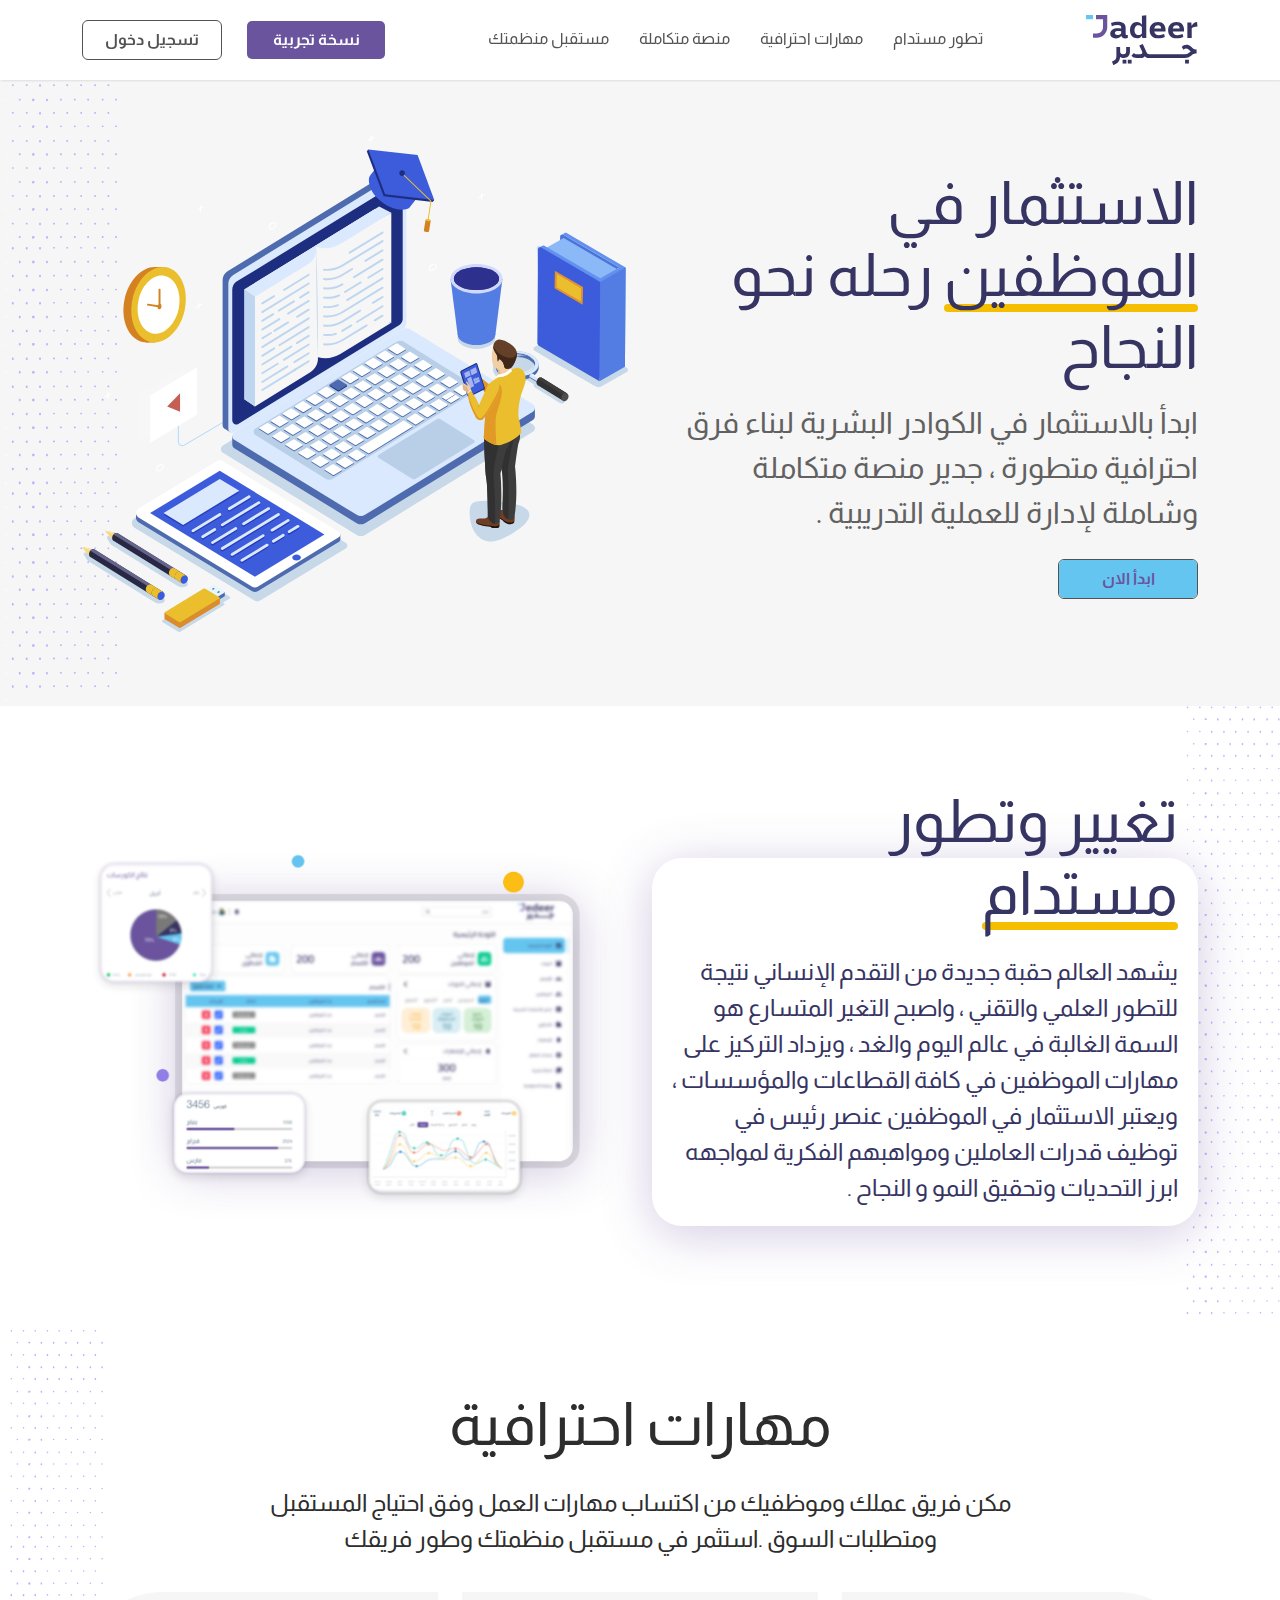
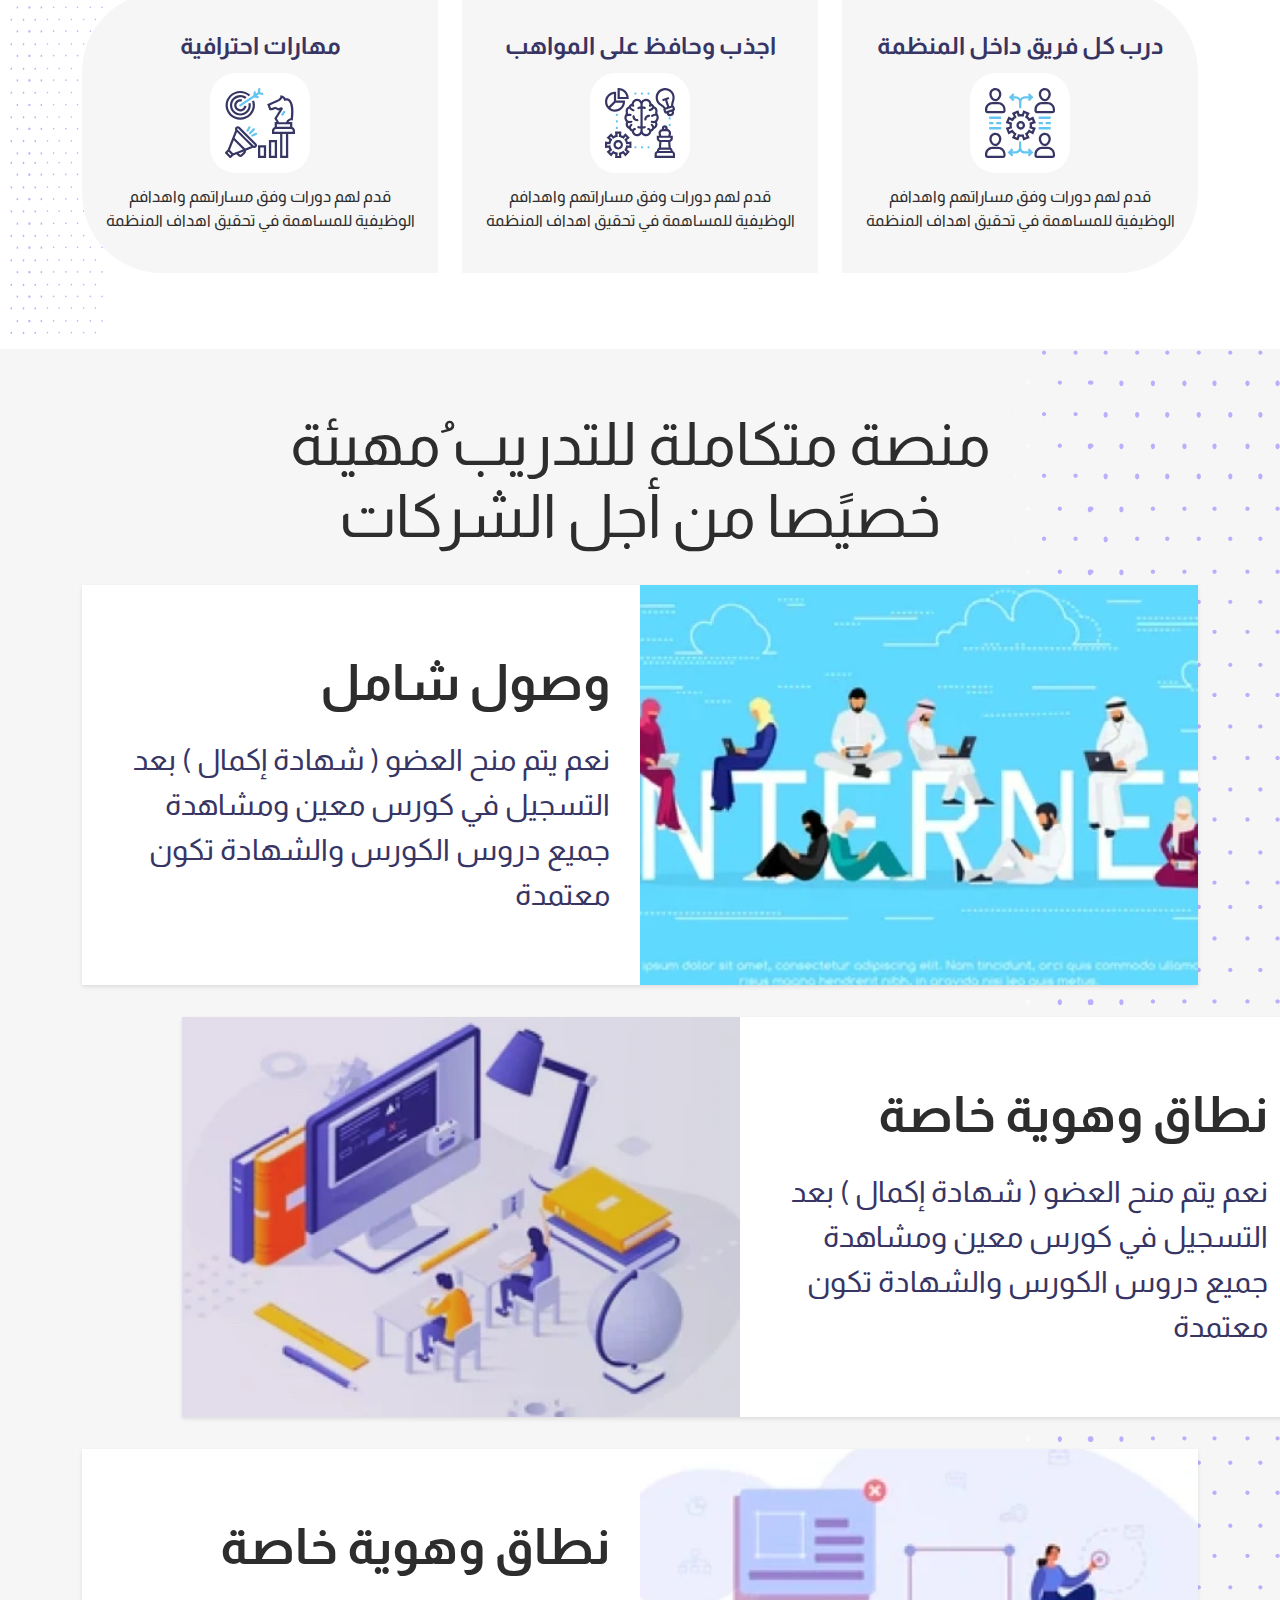
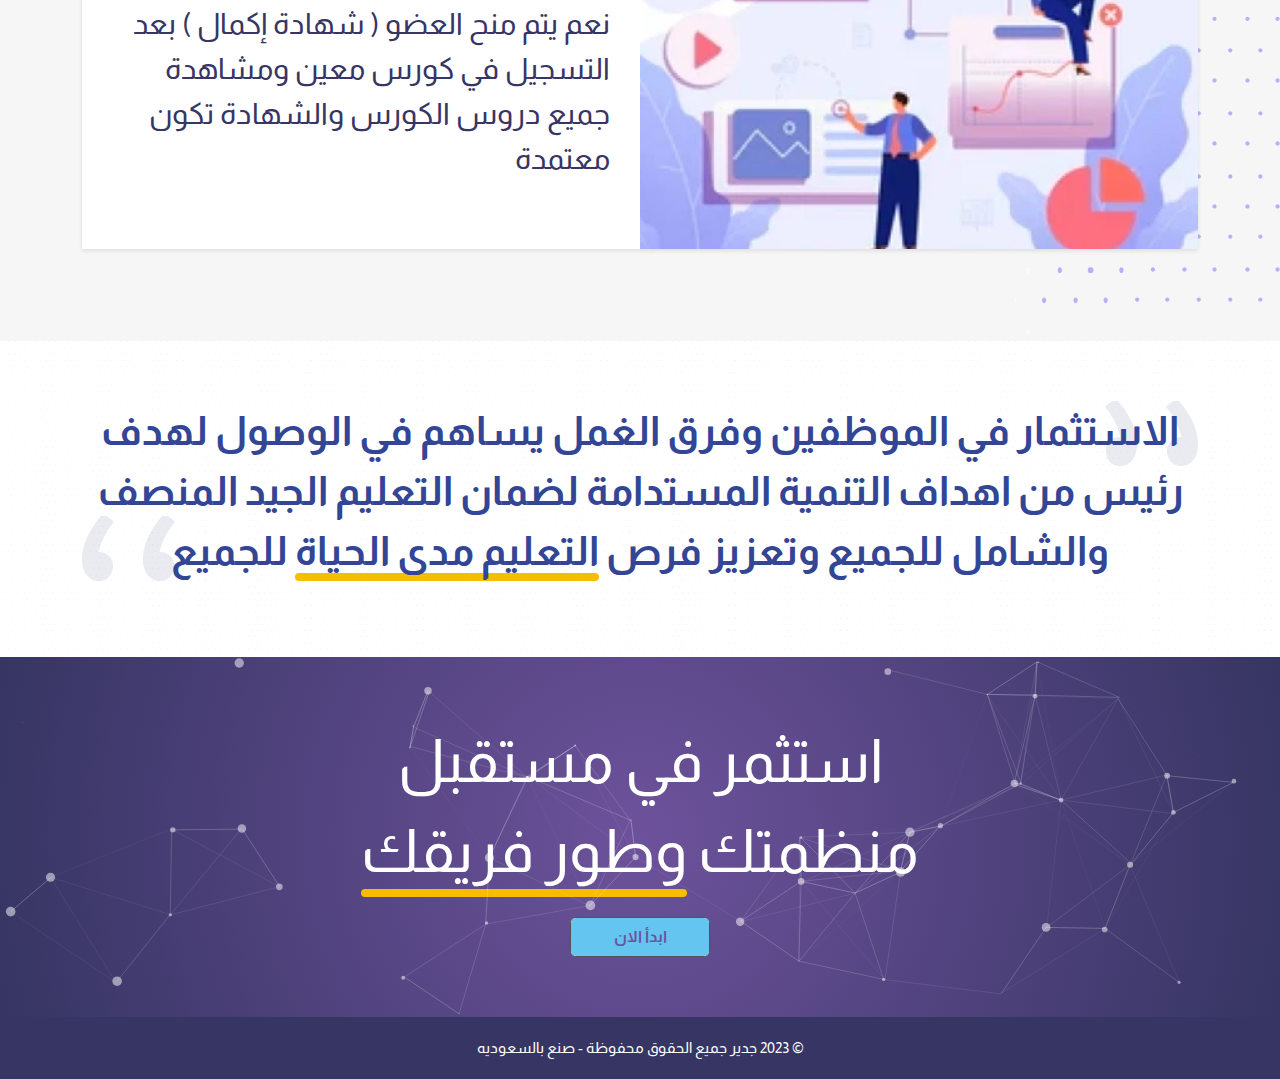
==== index.html @ 9d7ac3ef "add index page" ====
<!DOCTYPE html>
<html dir="rtl">
  <head>
    <meta charset="utf-8" />
    <meta name="description" content="...." />
    <meta name="author" content="misara adel" />
    <meta name="viewport" content="width=device-width, initial-scale=1, shrink-to-fit=no" />
    <title>
      جدير
    </title>
    <link rel="shortcut icon" href="assets/images/logo.svg" type="image/x-icon"/>
    <link rel="stylesheet" href="assets/css/lib/animate.css" />
    <link rel="stylesheet" href="assets/css/lib/bootstrap-rtl.min.css" />
    <link rel="stylesheet" href="assets/css/lib/swiper-bundle.min.css" />
    <link rel="stylesheet" href="assets/css/lib/jquery-ui.min.css" />
    <link rel="stylesheet" href="assets/css/lib/jquery.ui.slider-rtl.css" />
    <link rel="stylesheet" href="assets/css/lib/price_range_style.css" />
    <link rel="stylesheet" href="assets/css/style.css" />
  </head>
  <body>
    <nav class="navbar">
      <div class="container">
        <div class="content">
          <div class="hamburger">
            <span class="line"></span>
            <span class="line"></span>
            <span class="line"></span>
          </div>
          
          <a href="#" class="brand-name">
            <img src="assets/images/logo.svg" loading="lazy" alt="">
          </a>

          <ul class="navbar-nav">
            <li class="nav-item">
              <a href="#" class="nav-link">
                تطور مستدام
              </a>
            </li>

            <li class="nav-item">
              <a href="#" class="nav-link">
                مهارات احترافية
              </a>
            </li>

            <li class="nav-item">
              <a href="#" class="nav-link">
                منصة متكاملة
              </a>
            </li>

            <li class="nav-item">
              <a href="#" class="nav-link">
                مستقبل منظمتك
              </a>
            </li>
          </ul>

          <div class="button-contain">
            <a href="#" class="custom-btn bk-btn">
              <span>
                نسخة تجربية
              </span>
            </a>

            <a href="#" class="custom-btn border-btn">
              <span>
                تسجيل دخول
              </span>
            </a>
          </div>
        </div>
      </div>
    </nav>

    <main>
      <header>
        <div class="container">
          <div class="row">
            <div class="col-lg-6 col-12 mb-4">
              <div class="contain">
                <h1>
                  الاستثمار في 
                  <span>
                    الموظفين
                  </span>
                  رحله نحو النجاح
                </h1>

                <p>
                  ابدأ بالاستثمار في الكوادر البشرية لبناء فرق احترافية متطورة ، جدير منصة متكاملة وشاملة لإدارة للعملية التدريبية .
                </p>

                <div class="button-contain">
                  <a href="#" class="custom-btn blue-btn">
                    <span>
                      ابدأ الان
                    </span>
                  </a>
                </div>
              </div>
            </div>

            <div class="col-lg-6 col-12 mb-4">
              <div class="image-content">
                <img src="assets/images/header/intro.svg" loading="lazy" alt="" />
              </div>
            </div>
          </div>
        </div>
      </header>

      <section class="about-us">
        <div class="container">
          <div class="row">
            <div class="col-lg-6 col-12 mb-4">
              <div class="contain">
                <h1>
                  تغيير وتطور 

                  <span>
                    مستدام
                  </span>
                </h1>

                <p>
                  يشهد العالم حقبة جديدة من التقدم الإنساني نتيجة للتطور العلمي والتقني ، واصبح التغير المتسارع هو السمة الغالبة في عالم اليوم والغد ، ويزداد التركيز على مهارات الموظفين في كافة القطاعات والمؤسسات ، ويعتبر الاستثمار في الموظفين عنصر رئيس في توظيف قدرات العاملين ومواهبهم الفكرية لمواجهه ابرز التحديات وتحقيق النمو و النجاح .
                </p>
              </div>
            </div>

            <div class="col-lg-6 col-12 mb-4">
              <div class="image-content">
                <img src="assets/images/about/about.webp" loading="lazy" alt="">
              </div>
            </div>
          </div>
        </div>
      </section>

      <section class="features">
        <div class="container">
          <div class="heading">
            <h1>
              مهارات احترافية
            </h1>

            <p>
              مكن فريق عملك وموظفيك من اكتساب مهارات العمل وفق احتياج المستقبل ومتطلبات السوق .استثمر في مستقبل منظمتك وطور فريقك
            </p>
          </div>

          <div class="row">
            <div class="box-contain col-lg-4 col-12 mb-3">
              <div class="box">
                <h2>
                  درب كل فريق داخل المنظمة
                </h2>

                <div class="image-content">
                  <img src="assets/images/feature/feature_1.svg" loading="lazy" alt="" />
                </div>

                <p>
                  قدم لهم دورات وفق مساراتهم واهدافم الوظيفية للمساهمة في تحقيق اهداف المنظمة
                </p>
              </div>
            </div>

            <div class="box-contain col-lg-4 col-12 mb-3">
              <div class="box">
                <h2>
                  اجذب وحافظ على المواهب
                </h2>

                <div class="image-content">
                  <img src="assets/images/feature/feature_2.svg" loading="lazy" alt="" />
                </div>

                <p>
                  قدم لهم دورات وفق مساراتهم واهدافم الوظيفية للمساهمة في تحقيق اهداف المنظمة
                </p>
              </div>
            </div>

            <div class="box-contain col-lg-4 col-12 mb-3">
              <div class="box">
                <h2>
                  مهارات احترافية
                </h2>

                <div class="image-content">
                  <img src="assets/images/feature/feature_3.svg" loading="lazy" alt="" />
                </div>

                <p>
                  قدم لهم دورات وفق مساراتهم واهدافم الوظيفية للمساهمة في تحقيق اهداف المنظمة
                </p>
              </div>
            </div>
          </div>
        </div>
      </section>

      <section class="platform">
        <div class="container">
          <div class="heading">
            <h1>
              منصة متكاملة للتدريب ُمهيئة خصيًصا من أجل الشركات
            </h1>
          </div>

          <div class="row">
            <div class="col-lg-12 col-12 mx-auto custom-box">
              <div class="box">
                <div class="image-content">
                  <img src="assets/images/platform/platform_1.webp" loading="lazy" alt="" />
                </div>

                <div class="contain">
                  <h2>
                    وصول شامل
                  </h2>

                  <p>
                    نعم يتم منح العضو ( شهادة إكمال ) بعد التسجيل في كورس معين ومشاهدة جميع دروس الكورس والشهادة تكون معتمدة
                  </p>
                </div>
              </div>
            </div>

            <div class="col-lg-12 col-12 mx-auto custom-box">
              <div class="box">
                <div class="image-content">
                  <img src="assets/images/platform/platform_2.webp" loading="lazy" alt="" />
                </div>

                <div class="contain">
                  <h2>
                    نطاق وهوية خاصة
                  </h2>

                  <p>
                    نعم يتم منح العضو ( شهادة إكمال ) بعد التسجيل في كورس معين ومشاهدة جميع دروس الكورس والشهادة تكون معتمدة
                  </p>
                </div>
              </div>
            </div>

            <div class="col-lg-12 col-12 mx-auto custom-box">
              <div class="box">
                <div class="image-content">
                  <img src="assets/images/platform/platform_3.webp" loading="lazy" alt="" />
                </div>

                <div class="contain">
                  <h2>
                    نطاق وهوية خاصة
                  </h2>

                  <p>
                    نعم يتم منح العضو ( شهادة إكمال ) بعد التسجيل في كورس معين ومشاهدة جميع دروس الكورس والشهادة تكون معتمدة
                  </p>
                </div>
              </div>
            </div>
          </div>
        </div>
      </section>

      <section class="message">
        <div class="container">
          <div class="contain">
            <p>
              الاستثمار في الموظفين وفرق الغمل يساهم في الوصول لهدف رئيس من اهداف التنمية المستدامة لضمان التعليم الجيد المنصف والشامل للجميع وتعزيز فرص 
              <span>
                التعليم مدى الحياة
              </span>
              للجميع
            </p>
          </div>
        </div>
      </section>
    </main>
    
    <footer>
      <div class="container">
        <div class="contain">
          <p>
            استثمر في مستقبل منظمتك 

            <span>
              وطور فريقك
            </span>
          </p>

          <div class="button-contain">
            <a href="#" class="custom-btn blue-btn">
              <span>
                ابدأ الان
              </span>
            </a>
          </div>
        </div>
      </div>

      <div id="particles-js"></div>
    </footer>

    <div class="copyright">
      <p>
        © 2023 جدير جميع الحقوق محفوظة - صنع بالسعوديه
      </p>
    </div>

    <script src="assets/js/lib/jquery4.js"></script>
    <script src="assets/js/lib/popper.js"></script>
    <script src="assets/js/lib/bootstrap.js"></script>
    <script src="assets/js/lib/particles.min.js"></script>
    <script src="assets/js/lib/paticales-app.js"></script>
    <script src="assets/js/main.js"></script>
  </body>
</html>
---- assets/css/lib/price_range_style.css ----
.price-range-block {
    margin:60px;
}

.sliderText{
    width:40%;
    margin-bottom:30px;
    border-bottom: 2px solid red;
    padding: 10px 0 10px 0px;
    font-weight:bold;
}
.ui-slider-horizontal {
    width: 90%;
    height: 4px !important;
    margin: 0px auto 11px !important;
}
.ui-widget-header {
    background: #E0D4BE;
}

.price-range-search {
    width:40.5%; 
    background-color: #f9f9f9; 
    min-width: 40%;
    display: inline-block;
    height: 32px;
    border-radius: 5px;
    float: left;
    margin-bottom:20px;
    font-size:16px;
}

.price-range-field{
    width:24%; 
    min-width: 16%;
    background-color:#f9f9f9; 
    border: 1px solid #6e6666; 
    color: black; 
    font-family: myFont; 
    font: normal 14px Arial, Helvetica, sans-serif; 
    border-radius: 5px; 
    height:26px; 
    padding:5px;
}
.search-results-block{
    position: relative;
    display: block;
    clear: both;
}
---- assets/css/style.css ----
@font-face {
  font-family: "Almarai";
  src: url("../fonts/almarai/Almarai-Bold.ttf");
  font-weight: 700;
}
@font-face {
  font-family: "Almarai";
  src: url("../fonts/almarai/Almarai-Regular.ttf");
  font-weight: 500;
}
@font-face {
  font-family: "Almarai";
  src: url("../fonts/almarai/Almarai-Bold.ttf");
  font-weight: 900;
}
* {
  margin: 0px;
  box-sizing: border-box;
  font-family: "Almarai", sans-serif;
  scroll-behavior: smooth;
}
*::-moz-selection {
  background-color: #F2CA2F;
  color: #fff;
}
*::selection {
  background-color: #F2CA2F;
  color: #fff;
}
*::-webkit-scrollbar {
  width: 8px;
}
*::-webkit-scrollbar-track {
  background-color: #ccc;
}
*::-webkit-scrollbar-thumb {
  background: #E0D4BE;
  border-radius: 8px;
}
*::-webkit-scrollbar-thumb:hover {
  background: #E0D4BE;
}

.overflowNone {
  overflow: hidden;
}

.btn:focus,
button:focus,
input:focus,
.form-control:focus {
  outline-width: 0px !important;
  outline-color: transparent !important;
  box-shadow: 0 0 0 0 rgba(0, 0, 0, 0);
}

a {
  text-decoration: none !important;
}

ul {
  list-style: none;
  margin: 0px;
  padding: 0px;
}

button {
  outline: none !important;
  border: 0px !important;
}

.swiper-pagination {
  width: 100%;
  display: flex;
  align-items: center;
  align-content: center;
  justify-content: center;
}
.swiper-pagination .swiper-pagination-bullet {
  width: 33px;
  height: 3px;
  background-color: rgba(226, 214, 193, 0.5);
  border-radius: 2px;
}
.swiper-pagination .swiper-pagination-bullet.swiper-pagination-bullet-active {
  opacity: 1 !important;
  background-color: var(--primary-color);
}

@-webkit-keyframes bounce-in-fwd {
  0% {
    transform: scale(0);
    -webkit-animation-timing-function: ease-in;
            animation-timing-function: ease-in;
    opacity: 0;
  }
  38% {
    transform: scale(1);
    -webkit-animation-timing-function: ease-out;
            animation-timing-function: ease-out;
    opacity: 1;
  }
  55% {
    transform: scale(0.7);
    -webkit-animation-timing-function: ease-in;
            animation-timing-function: ease-in;
  }
  72% {
    transform: scale(1);
    -webkit-animation-timing-function: ease-out;
            animation-timing-function: ease-out;
  }
  81% {
    transform: scale(0.84);
    -webkit-animation-timing-function: ease-in;
            animation-timing-function: ease-in;
  }
  89% {
    transform: scale(1);
    -webkit-animation-timing-function: ease-out;
            animation-timing-function: ease-out;
  }
  95% {
    transform: scale(0.95);
    -webkit-animation-timing-function: ease-in;
            animation-timing-function: ease-in;
  }
  100% {
    transform: scale(1);
    -webkit-animation-timing-function: ease-out;
            animation-timing-function: ease-out;
  }
}

@keyframes bounce-in-fwd {
  0% {
    transform: scale(0);
    -webkit-animation-timing-function: ease-in;
            animation-timing-function: ease-in;
    opacity: 0;
  }
  38% {
    transform: scale(1);
    -webkit-animation-timing-function: ease-out;
            animation-timing-function: ease-out;
    opacity: 1;
  }
  55% {
    transform: scale(0.7);
    -webkit-animation-timing-function: ease-in;
            animation-timing-function: ease-in;
  }
  72% {
    transform: scale(1);
    -webkit-animation-timing-function: ease-out;
            animation-timing-function: ease-out;
  }
  81% {
    transform: scale(0.84);
    -webkit-animation-timing-function: ease-in;
            animation-timing-function: ease-in;
  }
  89% {
    transform: scale(1);
    -webkit-animation-timing-function: ease-out;
            animation-timing-function: ease-out;
  }
  95% {
    transform: scale(0.95);
    -webkit-animation-timing-function: ease-in;
            animation-timing-function: ease-in;
  }
  100% {
    transform: scale(1);
    -webkit-animation-timing-function: ease-out;
            animation-timing-function: ease-out;
  }
}
@-webkit-keyframes bounce-in-top {
  0% {
    transform: translateY(-50px);
    -webkit-animation-timing-function: ease-in;
            animation-timing-function: ease-in;
    opacity: 0;
  }
  38% {
    transform: translateY(0);
    -webkit-animation-timing-function: ease-out;
            animation-timing-function: ease-out;
    opacity: 1;
  }
  55% {
    transform: translateY(-20px);
    -webkit-animation-timing-function: ease-in;
            animation-timing-function: ease-in;
  }
  72% {
    transform: translateY(0);
    -webkit-animation-timing-function: ease-out;
            animation-timing-function: ease-out;
  }
  81% {
    transform: translateY(-15px);
    -webkit-animation-timing-function: ease-in;
            animation-timing-function: ease-in;
  }
  90% {
    transform: translateY(0);
    -webkit-animation-timing-function: ease-out;
            animation-timing-function: ease-out;
  }
  95% {
    transform: translateY(-4px);
    -webkit-animation-timing-function: ease-in;
            animation-timing-function: ease-in;
  }
  100% {
    transform: translateY(0);
    -webkit-animation-timing-function: ease-out;
            animation-timing-function: ease-out;
  }
}
@keyframes bounce-in-top {
  0% {
    transform: translateY(-50px);
    -webkit-animation-timing-function: ease-in;
            animation-timing-function: ease-in;
    opacity: 0;
  }
  38% {
    transform: translateY(0);
    -webkit-animation-timing-function: ease-out;
            animation-timing-function: ease-out;
    opacity: 1;
  }
  55% {
    transform: translateY(-20px);
    -webkit-animation-timing-function: ease-in;
            animation-timing-function: ease-in;
  }
  72% {
    transform: translateY(0);
    -webkit-animation-timing-function: ease-out;
            animation-timing-function: ease-out;
  }
  81% {
    transform: translateY(-15px);
    -webkit-animation-timing-function: ease-in;
            animation-timing-function: ease-in;
  }
  90% {
    transform: translateY(0);
    -webkit-animation-timing-function: ease-out;
            animation-timing-function: ease-out;
  }
  95% {
    transform: translateY(-4px);
    -webkit-animation-timing-function: ease-in;
            animation-timing-function: ease-in;
  }
  100% {
    transform: translateY(0);
    -webkit-animation-timing-function: ease-out;
            animation-timing-function: ease-out;
  }
}
@-webkit-keyframes bounce-in-left {
  0% {
    transform: translateX(-30px);
    -webkit-animation-timing-function: ease-in;
            animation-timing-function: ease-in;
    opacity: 0;
  }
  38% {
    transform: translateX(0);
    -webkit-animation-timing-function: ease-out;
            animation-timing-function: ease-out;
    opacity: 1;
  }
  55% {
    transform: translateX(-20px);
    -webkit-animation-timing-function: ease-in;
            animation-timing-function: ease-in;
  }
  72% {
    transform: translateX(0);
    -webkit-animation-timing-function: ease-out;
            animation-timing-function: ease-out;
  }
  81% {
    transform: translateX(-10px);
    -webkit-animation-timing-function: ease-in;
            animation-timing-function: ease-in;
  }
  90% {
    transform: translateX(0);
    -webkit-animation-timing-function: ease-out;
            animation-timing-function: ease-out;
  }
  95% {
    transform: translateX(-4px);
    -webkit-animation-timing-function: ease-in;
            animation-timing-function: ease-in;
  }
  100% {
    transform: translateX(0);
    -webkit-animation-timing-function: ease-out;
            animation-timing-function: ease-out;
  }
}
@keyframes bounce-in-left {
  0% {
    transform: translateX(-30px);
    -webkit-animation-timing-function: ease-in;
            animation-timing-function: ease-in;
    opacity: 0;
  }
  38% {
    transform: translateX(0);
    -webkit-animation-timing-function: ease-out;
            animation-timing-function: ease-out;
    opacity: 1;
  }
  55% {
    transform: translateX(-20px);
    -webkit-animation-timing-function: ease-in;
            animation-timing-function: ease-in;
  }
  72% {
    transform: translateX(0);
    -webkit-animation-timing-function: ease-out;
            animation-timing-function: ease-out;
  }
  81% {
    transform: translateX(-10px);
    -webkit-animation-timing-function: ease-in;
            animation-timing-function: ease-in;
  }
  90% {
    transform: translateX(0);
    -webkit-animation-timing-function: ease-out;
            animation-timing-function: ease-out;
  }
  95% {
    transform: translateX(-4px);
    -webkit-animation-timing-function: ease-in;
            animation-timing-function: ease-in;
  }
  100% {
    transform: translateX(0);
    -webkit-animation-timing-function: ease-out;
            animation-timing-function: ease-out;
  }
}
@-webkit-keyframes pulse-shadow {
  100% {
    box-shadow: 0 0 0 10px rgba(255, 102, 0, 0), 0 0 0 20px rgba(255, 102, 0, 0);
  }
}
@keyframes pulse-shadow {
  100% {
    box-shadow: 0 0 0 10px rgba(255, 102, 0, 0), 0 0 0 20px rgba(255, 102, 0, 0);
  }
}
@-webkit-keyframes spinner {
  0% {
    transform: rotate(0deg) scale3d(1, 1, 1);
  }
  100% {
    transform: rotate(10deg) scale3d(1.5, 1.5, 1.5);
  }
}
@keyframes spinner {
  0% {
    transform: rotate(0deg) scale3d(1, 1, 1);
  }
  100% {
    transform: rotate(10deg) scale3d(1.5, 1.5, 1.5);
  }
}
@-webkit-keyframes pulse {
  0% {
    transform: scale3d(1, 1, 1);
    opacity: 0;
  }
  50% {
    transform: scale3d(0.8, 0.8, 0.8);
    opacity: 0.5;
  }
  100% {
    transform: scale3d(1, 1, 1);
    opacity: 1;
  }
}
@keyframes pulse {
  0% {
    transform: scale3d(1, 1, 1);
    opacity: 0;
  }
  50% {
    transform: scale3d(0.8, 0.8, 0.8);
    opacity: 0.5;
  }
  100% {
    transform: scale3d(1, 1, 1);
    opacity: 1;
  }
}
/*dropdown animation*/
@-webkit-keyframes dropdown-animate {
  0% {
    opacity: 0;
    transform: rotateX(-90deg);
  }
  50% {
    transform: rotateX(20deg);
  }
  100% {
    opacity: 1;
    transform: rotateX(0deg);
  }
}
@keyframes dropdown-animate {
  0% {
    opacity: 0;
    transform: rotateX(-90deg);
  }
  50% {
    transform: rotateX(20deg);
  }
  100% {
    opacity: 1;
    transform: rotateX(0deg);
  }
}
@-webkit-keyframes rotation {
  0% {
    transform: rotate(0deg);
  }
  50% {
    transform: rotate(10deg);
  }
  100% {
    transform: rotate(0deg);
  }
}
@keyframes rotation {
  0% {
    transform: rotate(0deg);
  }
  50% {
    transform: rotate(10deg);
  }
  100% {
    transform: rotate(0deg);
  }
}
@-webkit-keyframes spin {
  0% {
    transform: rotate(0deg);
  }
  100% {
    transform: rotate(360deg);
  }
}
@keyframes spin {
  0% {
    transform: rotate(0deg);
  }
  100% {
    transform: rotate(360deg);
  }
}
@-webkit-keyframes wave {
  0%, 100% {
    -webkit-clip-path: polygon(0% 45%, 15% 44%, 32% 50%, 54% 60%, 70% 61%, 84% 59%, 100% 52%, 100% 100%, 0% 100%);
            clip-path: polygon(0% 45%, 15% 44%, 32% 50%, 54% 60%, 70% 61%, 84% 59%, 100% 52%, 100% 100%, 0% 100%);
  }
  50% {
    -webkit-clip-path: polygon(0% 60%, 16% 65%, 34% 66%, 51% 62%, 67% 50%, 84% 45%, 100% 46%, 100% 100%, 0% 100%);
            clip-path: polygon(0% 60%, 16% 65%, 34% 66%, 51% 62%, 67% 50%, 84% 45%, 100% 46%, 100% 100%, 0% 100%);
  }
}
@keyframes wave {
  0%, 100% {
    -webkit-clip-path: polygon(0% 45%, 15% 44%, 32% 50%, 54% 60%, 70% 61%, 84% 59%, 100% 52%, 100% 100%, 0% 100%);
            clip-path: polygon(0% 45%, 15% 44%, 32% 50%, 54% 60%, 70% 61%, 84% 59%, 100% 52%, 100% 100%, 0% 100%);
  }
  50% {
    -webkit-clip-path: polygon(0% 60%, 16% 65%, 34% 66%, 51% 62%, 67% 50%, 84% 45%, 100% 46%, 100% 100%, 0% 100%);
            clip-path: polygon(0% 60%, 16% 65%, 34% 66%, 51% 62%, 67% 50%, 84% 45%, 100% 46%, 100% 100%, 0% 100%);
  }
}
@-webkit-keyframes niceAnimate {
  0% {
    transform: scaleX(1);
  }
  50% {
    transform: scaleX(0);
  }
  100% {
    transform: scaleX(1);
  }
}
@keyframes niceAnimate {
  0% {
    transform: scaleX(1);
  }
  50% {
    transform: scaleX(0);
  }
  100% {
    transform: scaleX(1);
  }
}
@-webkit-keyframes translation {
  0% {
    transform: translateZ(0%);
  }
  100% {
    transform: translateZ(10%);
  }
}
@keyframes translation {
  0% {
    transform: translateZ(0%);
  }
  100% {
    transform: translateZ(10%);
  }
}
@-webkit-keyframes rotate-scale-up {
  0% {
    transform: scale(1) rotateZ(0);
  }
  50% {
    transform: scale(2) rotateZ(180deg);
  }
  100% {
    transform: scale(1) rotateZ(360deg);
  }
}
@keyframes rotate-scale-up {
  0% {
    transform: scale(1) rotateZ(0);
  }
  50% {
    transform: scale(2) rotateZ(180deg);
  }
  100% {
    transform: scale(1) rotateZ(360deg);
  }
}
@-webkit-keyframes fadeInUp {
  from {
    opacity: 0;
    transform: translate3d(0, 100%, 0);
  }
  to {
    opacity: 1;
    transform: none;
  }
}
@keyframes fadeInUp {
  from {
    opacity: 0;
    transform: translate3d(0, 100%, 0);
  }
  to {
    opacity: 1;
    transform: none;
  }
}
@-webkit-keyframes fadeInLeft {
  from {
    opacity: 0;
    transform: translate3d(-100%, 0, 0);
  }
  to {
    opacity: 1;
    transform: none;
  }
}
@keyframes fadeInLeft {
  from {
    opacity: 0;
    transform: translate3d(-100%, 0, 0);
  }
  to {
    opacity: 1;
    transform: none;
  }
}
@-webkit-keyframes vibrate {
  0% {
    transform: translate(0);
  }
  20% {
    transform: translate(-10px, 10px);
  }
  40% {
    transform: translate(-10px, -10px);
  }
  60% {
    transform: translate(10px, 10px);
  }
  80% {
    transform: translate(10px, -10px);
  }
  100% {
    transform: translate(0);
  }
}
@keyframes vibrate {
  0% {
    transform: translate(0);
  }
  20% {
    transform: translate(-10px, 10px);
  }
  40% {
    transform: translate(-10px, -10px);
  }
  60% {
    transform: translate(10px, 10px);
  }
  80% {
    transform: translate(10px, -10px);
  }
  100% {
    transform: translate(0);
  }
}
@-webkit-keyframes translateX {
  0%, 100% {
    transform: translateX(2px);
  }
  50% {
    transform: translateX(-2px);
  }
}
@keyframes translateX {
  0%, 100% {
    transform: translateX(2px);
  }
  50% {
    transform: translateX(-2px);
  }
}
@-webkit-keyframes translateY {
  0%, 100% {
    transform: translateY(2px);
  }
  50% {
    transform: translateY(-2px);
  }
}
@keyframes translateY {
  0%, 100% {
    transform: translateY(2px);
  }
  50% {
    transform: translateY(-2px);
  }
}
@-webkit-keyframes flip-in-hor-bottom {
  0% {
    transform: rotateX(80deg) translate(-50%, -50%);
    opacity: 0;
  }
  100% {
    transform: rotateX(0) translate(-50%, -50%);
    opacity: 1;
  }
}
@keyframes flip-in-hor-bottom {
  0% {
    transform: rotateX(80deg) translate(-50%, -50%);
    opacity: 0;
  }
  100% {
    transform: rotateX(0) translate(-50%, -50%);
    opacity: 1;
  }
}
@-webkit-keyframes shadow {
  0% {
    box-shadow: 0px 0px 35px -4px #00a4e6;
    opacity: 0 !important;
  }
  100% {
    box-shadow: 0px 0px 35px -4px rgba(0, 164, 230, 0);
  }
}
@keyframes shadow {
  0% {
    box-shadow: 0px 0px 35px -4px #00a4e6;
    opacity: 0 !important;
  }
  100% {
    box-shadow: 0px 0px 35px -4px rgba(0, 164, 230, 0);
  }
}
@-webkit-keyframes rotate {
  0% {
    border-radius: 50% 60% 55% 40%;
  }
  25% {
    border-radius: 30% 10% 70% 20%;
  }
  50% {
    border-radius: 20% 40% 30% 60%;
  }
  75% {
    border-radius: 70% 20% 50% 30%;
  }
  100% {
    border-radius: 50% 60% 55% 40%;
  }
}
@keyframes rotate {
  0% {
    border-radius: 50% 60% 55% 40%;
  }
  25% {
    border-radius: 30% 10% 70% 20%;
  }
  50% {
    border-radius: 20% 40% 30% 60%;
  }
  75% {
    border-radius: 70% 20% 50% 30%;
  }
  100% {
    border-radius: 50% 60% 55% 40%;
  }
}
@-webkit-keyframes fadeInRight {
  0% {
    opacity: 0;
    transform: translateX(-30px);
  }
  100% {
    opacity: 1;
    transform: translateX(0);
  }
}
@keyframes fadeInRight {
  0% {
    opacity: 0;
    transform: translateX(-30px);
  }
  100% {
    opacity: 1;
    transform: translateX(0);
  }
}
@keyframes fadeInLeft {
  0% {
    opacity: 0;
    transform: translateX(30px);
  }
  100% {
    opacity: 1;
    transform: translateX(0);
  }
}
@-webkit-keyframes move {
  25% {
    opacity: 1;
  }
  33% {
    opacity: 1;
    transform: translateX(30px);
  }
  67% {
    opacity: 1;
    transform: translateX(40px);
  }
  100% {
    opacity: 0;
    transform: translateX(55px) scale3d(0.5, 0.5, 0.5);
  }
}
@keyframes move {
  25% {
    opacity: 1;
  }
  33% {
    opacity: 1;
    transform: translateX(30px);
  }
  67% {
    opacity: 1;
    transform: translateX(40px);
  }
  100% {
    opacity: 0;
    transform: translateX(55px) scale3d(0.5, 0.5, 0.5);
  }
}
@-webkit-keyframes clip {
  0% {
    -webkit-clip-path: polygon(57% 41%, 100% 0, 52% 46%, 0 100%);
            clip-path: polygon(57% 41%, 100% 0, 52% 46%, 0 100%);
  }
  50% {
    -webkit-clip-path: polygon(57% 41%, 100% 0, 0 0, 0 100%);
            clip-path: polygon(57% 41%, 100% 0, 0 0, 0 100%);
  }
  100% {
    -webkit-clip-path: polygon(100% 100%, 100% 0, 0 0, 0 100%);
            clip-path: polygon(100% 100%, 100% 0, 0 0, 0 100%);
  }
}
@keyframes clip {
  0% {
    -webkit-clip-path: polygon(57% 41%, 100% 0, 52% 46%, 0 100%);
            clip-path: polygon(57% 41%, 100% 0, 52% 46%, 0 100%);
  }
  50% {
    -webkit-clip-path: polygon(57% 41%, 100% 0, 0 0, 0 100%);
            clip-path: polygon(57% 41%, 100% 0, 0 0, 0 100%);
  }
  100% {
    -webkit-clip-path: polygon(100% 100%, 100% 0, 0 0, 0 100%);
            clip-path: polygon(100% 100%, 100% 0, 0 0, 0 100%);
  }
}
@-webkit-keyframes sideClip {
  0% {
    -webkit-clip-path: polygon(0 0, 100% 0, 0 0, 0 100%);
            clip-path: polygon(0 0, 100% 0, 0 0, 0 100%);
  }
  50% {
    -webkit-clip-path: polygon(0 0, 100% 0, 0 100%, 0 100%);
            clip-path: polygon(0 0, 100% 0, 0 100%, 0 100%);
  }
  100% {
    -webkit-clip-path: polygon(0 0, 100% 0, 100% 100%, 0 100%);
            clip-path: polygon(0 0, 100% 0, 100% 100%, 0 100%);
  }
}
@keyframes sideClip {
  0% {
    -webkit-clip-path: polygon(0 0, 100% 0, 0 0, 0 100%);
            clip-path: polygon(0 0, 100% 0, 0 0, 0 100%);
  }
  50% {
    -webkit-clip-path: polygon(0 0, 100% 0, 0 100%, 0 100%);
            clip-path: polygon(0 0, 100% 0, 0 100%, 0 100%);
  }
  100% {
    -webkit-clip-path: polygon(0 0, 100% 0, 100% 100%, 0 100%);
            clip-path: polygon(0 0, 100% 0, 100% 100%, 0 100%);
  }
}
@-webkit-keyframes sideClip_2 {
  0% {
    -webkit-clip-path: polygon(50% 0%, 100% 0, 100% 60%, 100% 100%, 55% 100%, 31% 100%, 46% 68%, 70% 53%, 60% 26%);
            clip-path: polygon(50% 0%, 100% 0, 100% 60%, 100% 100%, 55% 100%, 31% 100%, 46% 68%, 70% 53%, 60% 26%);
  }
  50% {
    -webkit-clip-path: polygon(50% 0%, 100% 0, 100% 60%, 100% 100%, 55% 100%, 31% 100%, 46% 68%, 26% 33%, 11% 10%);
            clip-path: polygon(50% 0%, 100% 0, 100% 60%, 100% 100%, 55% 100%, 31% 100%, 46% 68%, 26% 33%, 11% 10%);
  }
  100% {
    -webkit-clip-path: polygon(0 0, 100% 0, 100% 60%, 100% 100%, 55% 100%, 0 100%, 0 59%, 0 31%, 0 14%);
            clip-path: polygon(0 0, 100% 0, 100% 60%, 100% 100%, 55% 100%, 0 100%, 0 59%, 0 31%, 0 14%);
  }
}
@keyframes sideClip_2 {
  0% {
    -webkit-clip-path: polygon(50% 0%, 100% 0, 100% 60%, 100% 100%, 55% 100%, 31% 100%, 46% 68%, 70% 53%, 60% 26%);
            clip-path: polygon(50% 0%, 100% 0, 100% 60%, 100% 100%, 55% 100%, 31% 100%, 46% 68%, 70% 53%, 60% 26%);
  }
  50% {
    -webkit-clip-path: polygon(50% 0%, 100% 0, 100% 60%, 100% 100%, 55% 100%, 31% 100%, 46% 68%, 26% 33%, 11% 10%);
            clip-path: polygon(50% 0%, 100% 0, 100% 60%, 100% 100%, 55% 100%, 31% 100%, 46% 68%, 26% 33%, 11% 10%);
  }
  100% {
    -webkit-clip-path: polygon(0 0, 100% 0, 100% 60%, 100% 100%, 55% 100%, 0 100%, 0 59%, 0 31%, 0 14%);
            clip-path: polygon(0 0, 100% 0, 100% 60%, 100% 100%, 55% 100%, 0 100%, 0 59%, 0 31%, 0 14%);
  }
}
@-webkit-keyframes toRightFromLeft {
  49% {
    transform: translate(100%);
  }
  50% {
    opacity: 0;
    transform: translate(-100%);
  }
  51% {
    opacity: 1;
  }
}
@keyframes toRightFromLeft {
  49% {
    transform: translate(100%);
  }
  50% {
    opacity: 0;
    transform: translate(-100%);
  }
  51% {
    opacity: 1;
  }
}
@-webkit-keyframes topBubbles {
  0% {
    background-position: 5% 90%, 10% 90%, 10% 90%, 15% 90%, 25% 90%, 25% 90%, 40% 90%, 55% 90%, 70% 90%;
  }
  50% {
    background-position: 0% 80%, 0% 20%, 10% 40%, 20% 0%, 30% 30%, 22% 50%, 50% 50%, 65% 20%, 90% 30%;
  }
  100% {
    background-position: 0% 70%, 0% 10%, 10% 30%, 20% -10%, 30% 20%, 22% 40%, 50% 40%, 65% 10%, 90% 20%;
    background-size: 0% 0%, 0% 0%, 0% 0%, 0% 0%, 0% 0%, 0% 0%;
  }
}
@keyframes topBubbles {
  0% {
    background-position: 5% 90%, 10% 90%, 10% 90%, 15% 90%, 25% 90%, 25% 90%, 40% 90%, 55% 90%, 70% 90%;
  }
  50% {
    background-position: 0% 80%, 0% 20%, 10% 40%, 20% 0%, 30% 30%, 22% 50%, 50% 50%, 65% 20%, 90% 30%;
  }
  100% {
    background-position: 0% 70%, 0% 10%, 10% 30%, 20% -10%, 30% 20%, 22% 40%, 50% 40%, 65% 10%, 90% 20%;
    background-size: 0% 0%, 0% 0%, 0% 0%, 0% 0%, 0% 0%, 0% 0%;
  }
}
@-webkit-keyframes bottomBubbles {
  0% {
    background-position: 10% -10%, 30% 10%, 55% -10%, 70% -10%, 85% -10%, 70% -10%, 70% 0%;
  }
  50% {
    background-position: 0% 80%, 20% 80%, 45% 60%, 60% 100%, 75% 70%, 95% 60%, 105% 0%;
  }
  100% {
    background-position: 0% 90%, 20% 90%, 45% 70%, 60% 110%, 75% 80%, 95% 70%, 110% 10%;
    background-size: 0% 0%, 0% 0%, 0% 0%, 0% 0%, 0% 0%, 0% 0%;
  }
}
@keyframes bottomBubbles {
  0% {
    background-position: 10% -10%, 30% 10%, 55% -10%, 70% -10%, 85% -10%, 70% -10%, 70% 0%;
  }
  50% {
    background-position: 0% 80%, 20% 80%, 45% 60%, 60% 100%, 75% 70%, 95% 60%, 105% 0%;
  }
  100% {
    background-position: 0% 90%, 20% 90%, 45% 70%, 60% 110%, 75% 80%, 95% 70%, 110% 10%;
    background-size: 0% 0%, 0% 0%, 0% 0%, 0% 0%, 0% 0%, 0% 0%;
  }
}
@-webkit-keyframes storm {
  0% {
    transform: translate3d(0, 0, 0) translateZ(0);
  }
  25% {
    transform: translate3d(4px, 0, 0) translateZ(0);
  }
  50% {
    transform: translate3d(-3px, 0, 0) translateZ(0);
  }
  75% {
    transform: translate3d(2px, 0, 0) translateZ(0);
  }
  100% {
    transform: translate3d(0, 0, 0) translateZ(0);
  }
}
@keyframes storm {
  0% {
    transform: translate3d(0, 0, 0) translateZ(0);
  }
  25% {
    transform: translate3d(4px, 0, 0) translateZ(0);
  }
  50% {
    transform: translate3d(-3px, 0, 0) translateZ(0);
  }
  75% {
    transform: translate3d(2px, 0, 0) translateZ(0);
  }
  100% {
    transform: translate3d(0, 0, 0) translateZ(0);
  }
}
:root {
  --primary-color: #6b549e;
  --secondary-color: #f6be00;
  --dark-color: #000;
  --light-color: #fff;
  --gray-color: #525252;
  --primary-filter: invert(14%) sepia(11%) saturate(4798%) hue-rotate(145deg) brightness(101%) contrast(105%);
  --light-filter: invert(92%) sepia(100%) saturate(23%) hue-rotate(251deg) brightness(108%) contrast(100%);
  --gray-filter: invert(58%) sepia(0%) saturate(3400%) hue-rotate(13deg) brightness(87%) contrast(97%);
}

.button-contain {
  display: flex;
  align-items: center;
  align-content: center;
}
.button-contain .custom-btn {
  width: 140px;
  height: 40px;
  position: relative;
  z-index: 9;
  display: flex;
  align-items: center;
  align-content: center;
  justify-content: center;
  border-radius: 6px;
  overflow: hidden;
}
.button-contain .custom-btn::after, .button-contain .custom-btn::before {
  content: "";
  position: absolute;
  top: 0;
  width: 0%;
  height: 100%;
  z-index: -1;
  background: var(--primary-color);
  transition: all 0.3s linear;
}
.button-contain .custom-btn::after {
  left: 0;
}
.button-contain .custom-btn::before {
  right: 0;
}
.button-contain .custom-btn span {
  font-size: 16px;
  font-weight: 700;
}
.button-contain .custom-btn.bk-btn {
  border: 1px solid transparent;
}
.button-contain .custom-btn.bk-btn::after, .button-contain .custom-btn.bk-btn::before {
  width: 50%;
}
.button-contain .custom-btn.bk-btn span {
  color: var(--light-color);
}
.button-contain .custom-btn.bk-btn:hover {
  border-color: var(--gray-color);
}
.button-contain .custom-btn.bk-btn:hover::after, .button-contain .custom-btn.bk-btn:hover::before {
  width: 0px;
}
.button-contain .custom-btn.bk-btn:hover span {
  color: var(--gray-color);
}
.button-contain .custom-btn.blue-btn {
  border: 1px solid var(--gray-color);
  background-color: var(--light-color);
}
.button-contain .custom-btn.blue-btn::after, .button-contain .custom-btn.blue-btn::before {
  width: 50%;
  background-color: #64c5f0;
}
.button-contain .custom-btn.blue-btn span {
  color: var(--primary-color);
}
.button-contain .custom-btn.blue-btn:hover {
  border-color: var(--gray-color);
  background-color: var(--light-color);
}
.button-contain .custom-btn.blue-btn:hover::after, .button-contain .custom-btn.blue-btn:hover::before {
  width: 0px;
}
.button-contain .custom-btn.blue-btn:hover span {
  color: var(--gray-color);
}
.button-contain .custom-btn.border-btn {
  border: 1px solid var(--gray-color);
  -webkit-margin-start: 24px;
          margin-inline-start: 24px;
}
.button-contain .custom-btn.border-btn span {
  color: var(--gray-color);
}
.button-contain .custom-btn.border-btn:hover {
  border-color: transparent;
}
.button-contain .custom-btn.border-btn:hover::after, .button-contain .custom-btn.border-btn:hover::before {
  width: 50%;
}
.button-contain .custom-btn.border-btn:hover span {
  color: var(--light-color);
}

.navbar {
  width: 100%;
  padding: 15px 0px;
  background-color: var(--light-color);
  position: fixed;
  top: 0;
  left: 0;
  z-index: 999;
  box-shadow: 1px 1px 2px rgba(0, 0, 0, 0.1);
}
.navbar.scrolled {
  padding: 10px 0px;
}
.navbar .content {
  width: 100%;
  display: flex;
  align-items: center;
  align-content: center;
  justify-content: space-between;
}
.navbar .content .hamburger {
  display: none;
}
.navbar .content .hamburger .line {
  width: 30px;
  height: 3px;
  background: var(--primary-color);
  display: block;
  margin: 8px auto;
  transition: all 0.3s ease-in-out;
}
.navbar .content .hamburger.active {
  transition: all 0.3s ease-in-out;
  transition-delay: 0.6s;
  transform: rotate(45deg);
}
.navbar .content .hamburger.active .line:nth-child(2) {
  width: 0px;
}
.navbar .content .hamburger.active .line:nth-child(1), .navbar .content .hamburger.active .line:nth-child(3) {
  transition-delay: 0.3s;
}
.navbar .content .hamburger.active .line:nth-child(1) {
  transform: translateY(6.5px);
}
.navbar .content .hamburger.active .line:nth-child(3) {
  transform: translateY(-15px) rotate(90deg);
}
.navbar .content .brand-name img {
  width: 113px;
  height: 50px;
  -o-object-fit: contain;
     object-fit: contain;
}
.navbar .content .navbar-nav {
  flex-direction: row;
}
.navbar .content .navbar-nav .nav-item {
  -webkit-margin-end: 30px;
          margin-inline-end: 30px;
}
.navbar .content .navbar-nav .nav-item:last-child {
  -webkit-margin-end: 0px;
          margin-inline-end: 0px;
}
.navbar .content .navbar-nav .nav-item .nav-link {
  color: var(--gray-color);
  font-size: 16px;
  font-weight: 500;
  padding-bottom: 10px;
  display: block;
  position: relative;
  z-index: 9;
}
.navbar .content .navbar-nav .nav-item .nav-link::after {
  content: "";
  position: absolute;
  width: 100%;
  height: 2px;
  background-color: var(--secondary-color);
  bottom: 0;
  left: 0;
  transform: scaleX(0);
  transition: all 0.3s linear;
}
.navbar .content .navbar-nav .nav-item .nav-link:hover {
  color: var(--primary-color);
}
.navbar .content .navbar-nav .nav-item .nav-link:hover::after {
  transform: scaleX(1);
}

header {
  width: 100%;
  padding: 115px 0px 30px;
  background-color: #f6f6f6;
  position: relative;
  z-index: 9;
}
header::after {
  content: "";
  position: absolute;
  width: 100%;
  height: 100%;
  background: url("../images/dots.svg") top left/contain no-repeat;
  top: 0;
  left: 0;
  z-index: -1;
}
header .image-content {
  width: 100%;
  height: 537px;
}
header .image-content img {
  width: 100%;
  height: 100%;
  -o-object-fit: contain;
     object-fit: contain;
}
header .contain {
  width: 100%;
  height: 100%;
  display: flex;
  flex-direction: column;
  justify-content: center;
}
header .contain h1 {
  font-size: 60px;
  font-weight: 500;
  color: #363463;
  position: relative;
  z-index: 9;
  margin: 0px;
}
header .contain h1 span {
  color: #363463;
  font-weight: 500;
  font-size: 60px;
  position: relative;
  display: inline-block;
  z-index: 9;
}
header .contain h1 span::before {
  content: "";
  position: absolute;
  width: 100%;
  height: 8px;
  border-radius: 10px;
  background: var(--secondary-color);
  bottom: 0;
  right: 0;
  z-index: -1;
  -webkit-animation: translateY 3s linear infinite;
          animation: translateY 3s linear infinite;
}
header .contain p {
  color: #616161;
  font-size: 30px;
  font-weight: 500;
  margin: 16px 0px 24px;
}

.about-us {
  width: 100%;
  padding: 60px 0px 0px;
  position: relative;
  z-index: 9;
}
.about-us::after {
  content: "";
  position: absolute;
  width: 100%;
  height: 100%;
  background: url("../images/dots.svg") top right/contain no-repeat;
  top: 0;
  left: 0;
  z-index: -1;
}
.about-us .contain {
  width: 100%;
  position: relative;
  z-index: 9;
  padding: 20px;
}
.about-us .contain::after {
  content: "";
  position: absolute;
  width: 100%;
  height: 80%;
  background-color: var(--light-color);
  border-radius: 30px;
  box-shadow: 0px 8px 50px 0px rgba(107, 84, 158, 0.3019607843);
  bottom: 0;
  right: 0;
  z-index: -1;
}
.about-us .contain h1 {
  font-size: 60px;
  font-weight: 500;
  color: #363463;
  position: relative;
  z-index: 9;
  margin: 0px;
}
.about-us .contain h1 span {
  color: #363463;
  font-weight: 500;
  width: -webkit-fit-content;
  width: -moz-fit-content;
  width: fit-content;
  font-size: 60px;
  position: relative;
  display: block;
  z-index: 9;
}
.about-us .contain h1 span::before {
  content: "";
  position: absolute;
  width: 100%;
  height: 8px;
  border-radius: 10px;
  background: var(--secondary-color);
  bottom: 0;
  right: 0;
  z-index: -1;
  -webkit-animation: translateY 3s linear infinite;
          animation: translateY 3s linear infinite;
}
.about-us .contain p {
  color: #363463;
  font-size: 24px;
  font-weight: 500;
  margin: 24px 0px 0px;
}
.about-us .image-content {
  width: 100%;
  height: 539px;
  -webkit-animation: translateY 2s linear infinite;
          animation: translateY 2s linear infinite;
}
.about-us .image-content img {
  width: 100%;
  height: 100%;
  -o-object-fit: contain;
     object-fit: contain;
  -o-object-position: center;
     object-position: center;
}

.features {
  width: 100%;
  padding: 60px 0px;
  background-color: var(--light-color);
  position: relative;
  z-index: 9;
}
.features::after {
  content: "";
  position: absolute;
  width: 100%;
  height: 100%;
  background: url("../images/dots.svg") top left/contain no-repeat;
  top: 0;
  left: 0;
  z-index: -1;
}
.features .heading {
  width: 70%;
  margin: 0px auto 35px;
  text-align: center;
}
.features .heading h1 {
  color: #2d2d2d;
  font-size: 60px;
  font-weight: 500;
  margin-bottom: 24px;
}
.features .heading p {
  color: #2d2d2d;
  font-size: 24px;
  font-weight: 500;
  margin: 0px;
}
.features .box-contain .box {
  width: 100%;
  position: relative;
  background-color: #f6f6f6;
  padding: 40px 16px;
  transition: all 0.3s linear;
  text-align: center;
}
.features .box-contain .box h2 {
  color: #363563;
  font-size: 24px;
  font-weight: 900;
  margin: 0px;
}
.features .box-contain .box .image-content {
  width: 100px;
  height: 100px;
  background-color: var(--light-color);
  border-radius: 26px;
  margin: 12px auto;
  display: grid;
  place-items: center;
}
.features .box-contain .box .image-content img {
  width: 70px;
  height: 70px;
  -o-object-fit: contain;
     object-fit: contain;
  margin: auto;
}
.features .box-contain .box p {
  color: #2d2d2d;
  font-size: 16px;
  font-weight: 500;
  margin: 0px;
}
.features .box-contain .box:hover {
  transform: translateY(-10px);
}
.features .box-contain .box:hover .image-content {
  -webkit-animation: tada 0.3s linear;
          animation: tada 0.3s linear;
}
.features .box-contain:first-child .box {
  border-start-start-radius: 80px;
  border-end-start-radius: 80px;
}
.features .box-contain:last-child .box {
  border-end-end-radius: 80px;
  border-start-end-radius: 80px;
}

.platform {
  width: 100%;
  position: relative;
  z-index: 9;
  padding: 60px 0px;
  background-color: #f6f6f6;
}
.platform::after {
  content: "";
  position: absolute;
  width: 100%;
  height: 100%;
  background: url("../images/dots.svg") top right/contain no-repeat;
  top: 0;
  left: 0;
  z-index: -1;
}
.platform .heading {
  width: 70%;
  margin: 0px auto 32px;
  text-align: center;
}
.platform .heading h1 {
  color: #2d2d2d;
  font-size: 60px;
  font-weight: 500;
  margin: 0px;
}
.platform .custom-box .box {
  width: 100%;
  display: flex;
  align-items: center;
  align-content: center;
  justify-content: space-between;
  background-color: var(--light-color);
  box-shadow: 0 2px 4px 0 rgba(0, 0, 0, 0.1);
  transition: all 0.3s linear;
  margin-bottom: 32px;
}
.platform .custom-box .box .image-content {
  width: 50%;
  height: 400px;
}
.platform .custom-box .box .image-content img {
  width: 100%;
  height: 100%;
  -o-object-fit: cover;
     object-fit: cover;
  -o-object-position: center;
     object-position: center;
}
.platform .custom-box .box .contain {
  width: 50%;
  padding: 30px;
  height: 100%;
  display: flex;
  flex-direction: column;
  justify-content: center;
}
.platform .custom-box .box .contain h2 {
  font-size: 50px;
  font-weight: 900;
  color: #2d2d2d;
  margin: 0px 0px 24px;
}
.platform .custom-box .box .contain p {
  color: #363563;
  font-size: 30px;
  font-weight: 500;
  margin: 0px;
}
.platform .custom-box .box:hover {
  transform: translateY(-10px);
}
.platform .custom-box:nth-child(even) .box {
  flex-direction: row-reverse;
  transform: translateX(100px);
}
.platform .custom-box:nth-child(even) .box:hover {
  transform: translateY(-10px) translateX(100px);
}

.message {
  width: 100%;
  padding: 60px 0px;
  position: relative;
  z-index: 99;
}
.message::after {
  content: "";
  position: absolute;
  width: 100%;
  height: 100%;
  background: url("../images/dots.svg") center/contain repeat-x;
  top: 0;
  left: 0;
  opacity: 0.3;
  z-index: -1;
}
.message .contain {
  width: 100%;
  margin: auto;
  text-align: center;
  position: relative;
  z-index: 9;
}
.message .contain::after, .message .contain::before {
  content: "";
  position: absolute;
  width: 93px;
  height: 65px;
  background: url("../images/qoute.svg") center/contain no-repeat;
  z-index: -1;
}
.message .contain::after {
  top: 0;
  right: 0;
}
.message .contain::before {
  bottom: 0;
  left: 0;
  transform: scaleX(-1);
}
.message .contain p {
  color: #334595;
  font-size: 40px;
  font-weight: 900;
}
.message .contain p span {
  font-size: 40px;
  font-weight: 900;
  position: relative;
  display: inline-block;
  z-index: 9;
}
.message .contain p span::before {
  content: "";
  position: absolute;
  width: 100%;
  height: 8px;
  border-radius: 10px;
  background: var(--secondary-color);
  bottom: 0;
  right: 0;
  z-index: -1;
  -webkit-animation: translateY 3s linear infinite;
          animation: translateY 3s linear infinite;
}

footer {
  width: 100%;
  padding: 60px 0px;
  position: relative;
  z-index: 9;
  overflow: hidden;
  background-image: radial-gradient(circle, #6d529b 0%, #363563 100%);
}
footer .contain {
  width: 50%;
  margin: auto;
  text-align: center;
}
footer .contain p {
  color: var(--light-color);
  font-size: 60px;
  font-weight: 500;
  margin-bottom: 20px;
}
footer .contain p span {
  font-size: 60px;
  font-weight: 500;
  position: relative;
  display: inline-block;
  z-index: 9;
}
footer .contain p span::before {
  content: "";
  position: absolute;
  width: 100%;
  height: 8px;
  border-radius: 10px;
  background: var(--secondary-color);
  bottom: 0;
  right: 0;
  z-index: -1;
  -webkit-animation: translateY 3s linear infinite;
          animation: translateY 3s linear infinite;
}
footer .contain .button-contain {
  width: 100%;
  justify-content: center;
}
footer #particles-js {
  position: absolute;
  z-index: 9;
  width: 100%;
  height: 100%;
  top: 0;
  left: 0;
  pointer-events: none;
}

.copyright {
  width: 100%;
  position: relative;
  z-index: 9;
  padding: 20px 0px;
  background-color: #363563;
  text-align: center;
}
.copyright p {
  color: var(--light-color);
  font-size: 15px;
  font-weight: 500;
  margin: 0px;
}

@media (max-width: 999px) {
  .navbar.scrolled .navbar-nav {
    display: flex !important;
    top: 74px;
  }
  .navbar .button-contain {
    display: none;
  }
  .navbar .brand-name img {
    width: 120px !important;
  }
  .navbar .hamburger {
    display: block !important;
  }
  .navbar .navbar-nav {
    width: 100%;
    position: absolute;
    top: 84px;
    right: -100%;
    height: 100vh;
    flex-direction: column !important;
    justify-content: flex-start !important;
    background-color: var(--light-color);
    padding: 40px 20px;
    z-index: 999;
    transition: all 0.3s linear;
  }
  .navbar .navbar-nav li {
    -webkit-margin-end: 0px !important;
            margin-inline-end: 0px !important;
    padding: 10px 0px;
    border-bottom: 1px solid rgba(0, 0, 0, 0.1);
  }
  .navbar .navbar-nav li:last-child {
    border-bottom: 0px !important;
  }
  .navbar .navbar-nav li a {
    width: -webkit-fit-content;
    width: -moz-fit-content;
    width: fit-content;
  }
  .navbar .navbar-nav.active-nav {
    right: 0px !important;
  }
  h1, h2 {
    font-size: 30px !important;
  }
  h1 span, h2 span {
    font-size: 30px !important;
  }
  p {
    font-size: 20px !important;
  }
  p span {
    font-size: 20px !important;
  }
  header {
    padding: 100px 0px 0px;
  }
  header .image-content {
    height: 180px;
  }
  .sub-header {
    padding: 120px 0px 40px;
  }
  .heading {
    margin-bottom: 20px;
  }
  .heading .see-more {
    position: relative;
    top: unset !important;
    right: unset !important;
    width: 100%;
    justify-content: flex-end;
    margin-top: 20px;
  }
  .about-us .image-content {
    height: 200px;
  }
  footer .contain,
.platform .heading,
.features .heading {
    width: 100% !important;
  }
  .features .box-contain .box {
    border-radius: 20px !important;
  }
  .platform::after,
.features::after,
.about-us::after {
    opacity: 0.5;
  }
  .platform .custom-box:nth-child(even) .box,
.platform .custom-box .box {
    flex-direction: column;
  }
  .platform .custom-box:nth-child(even) .box .image-content, .platform .custom-box:nth-child(even) .box .contain,
.platform .custom-box .box .image-content,
.platform .custom-box .box .contain {
    width: 100%;
  }
  .platform .custom-box:nth-child(even) .box .image-content,
.platform .custom-box .box .image-content {
    height: 200px;
  }
  .platform .custom-box:nth-child(even) .box {
    transform: translateX(0px);
  }
  .platform .custom-box:nth-child(even) .box:hover {
    transform: translateY(-10px);
  }
  .copyright p {
    font-size: 15px !important;
  }
}/*# sourceMappingURL=style.css.map */
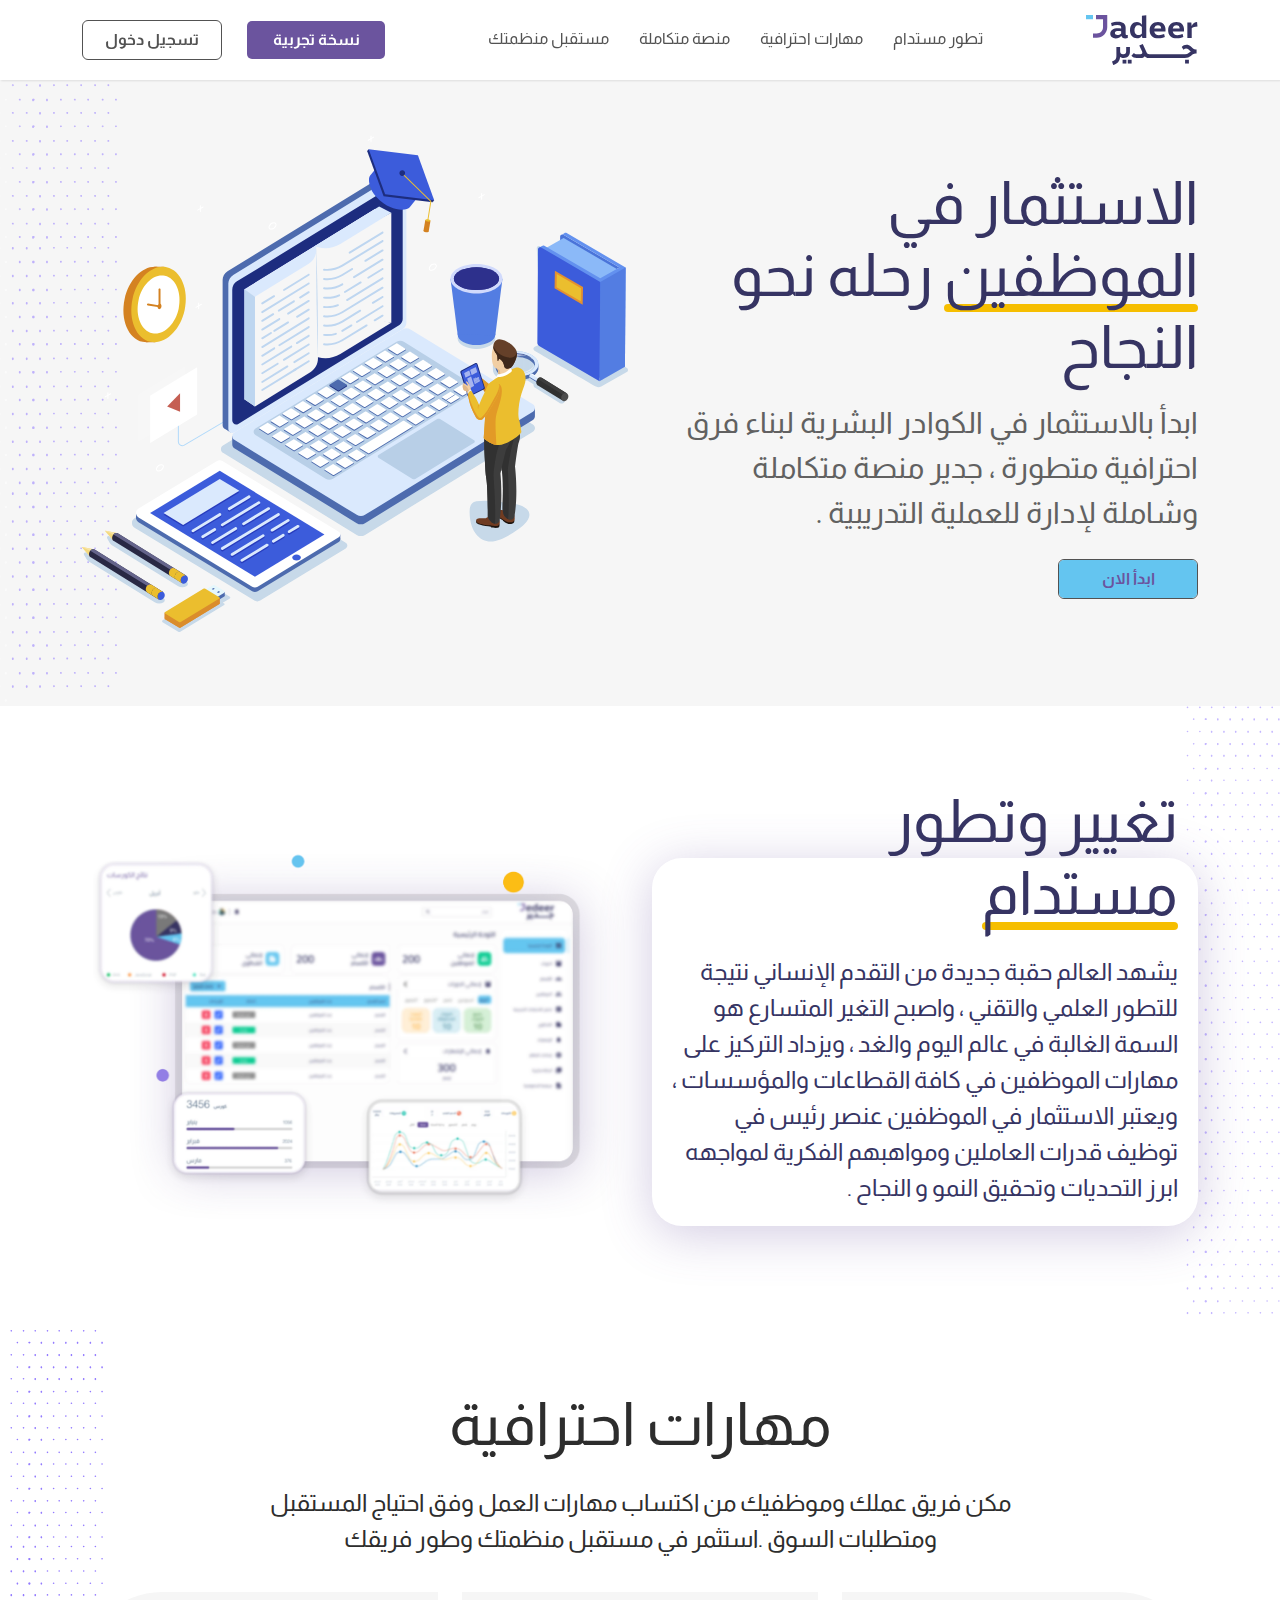
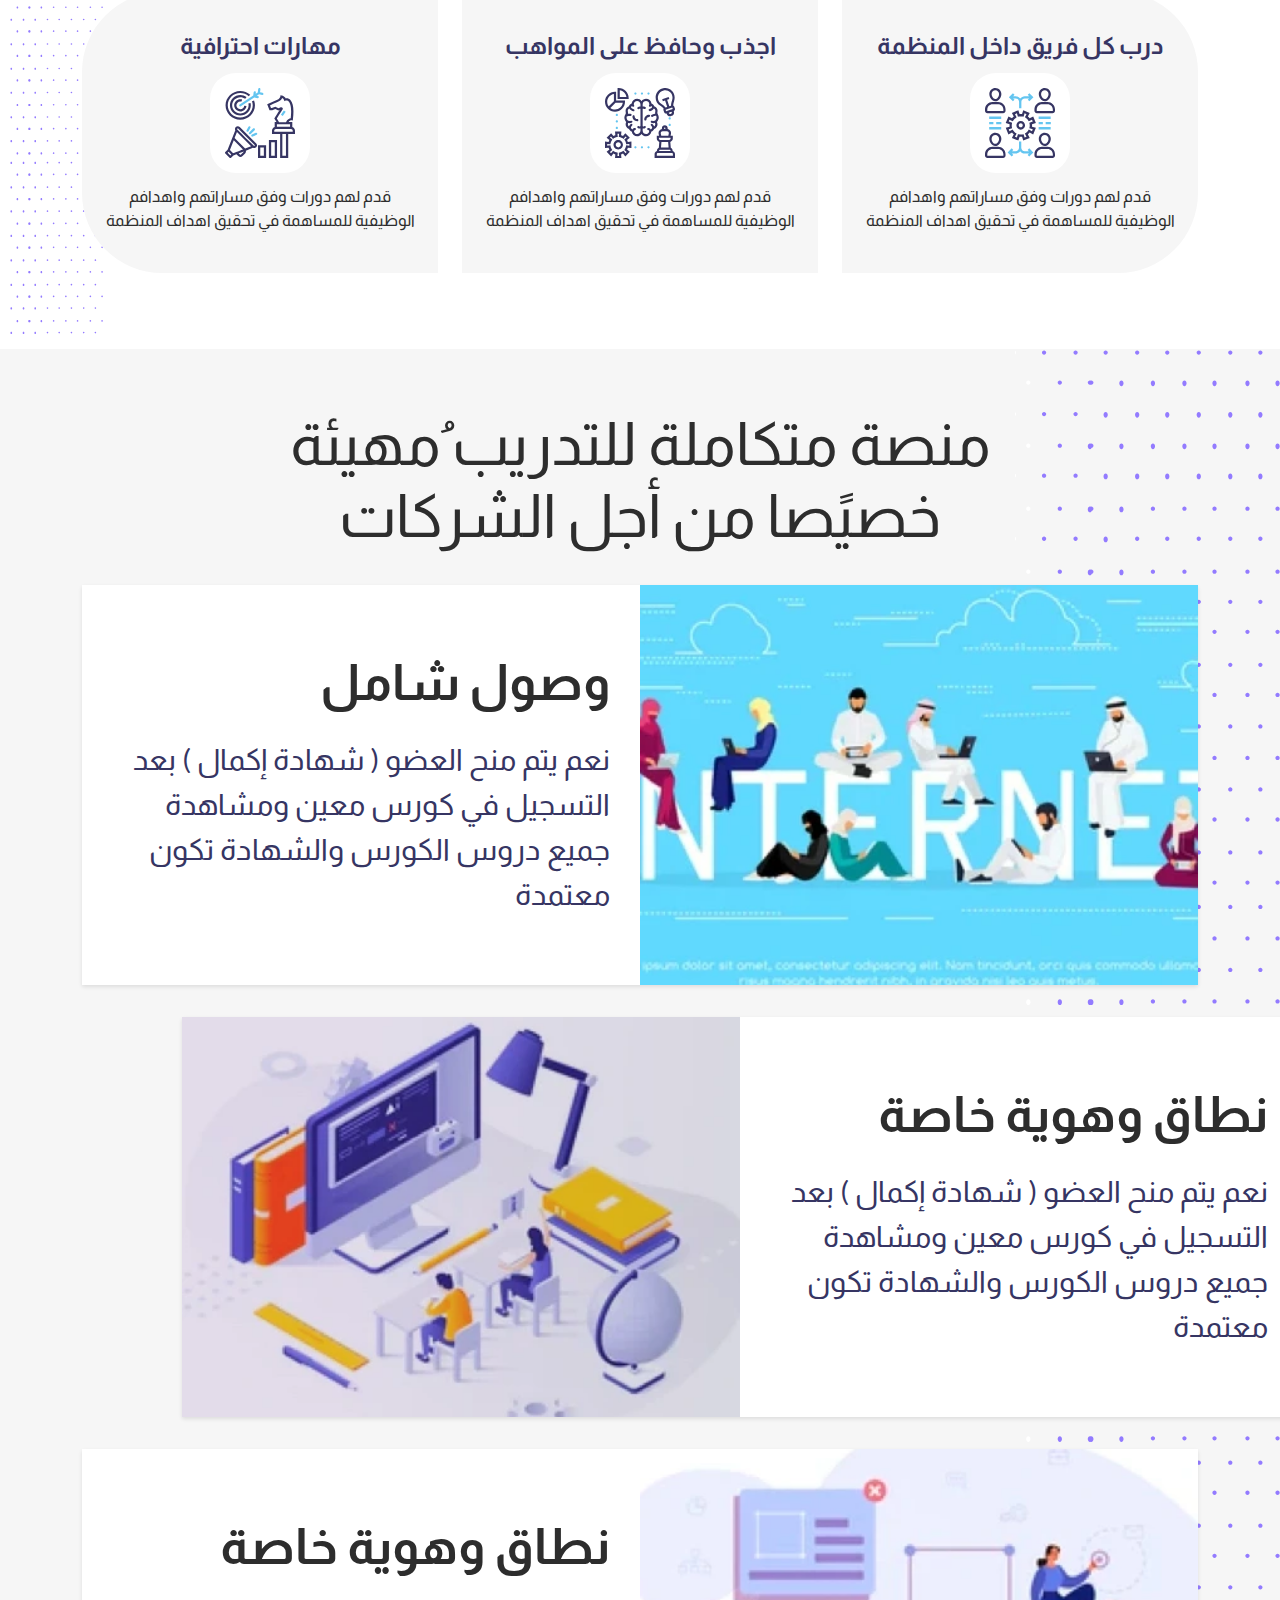
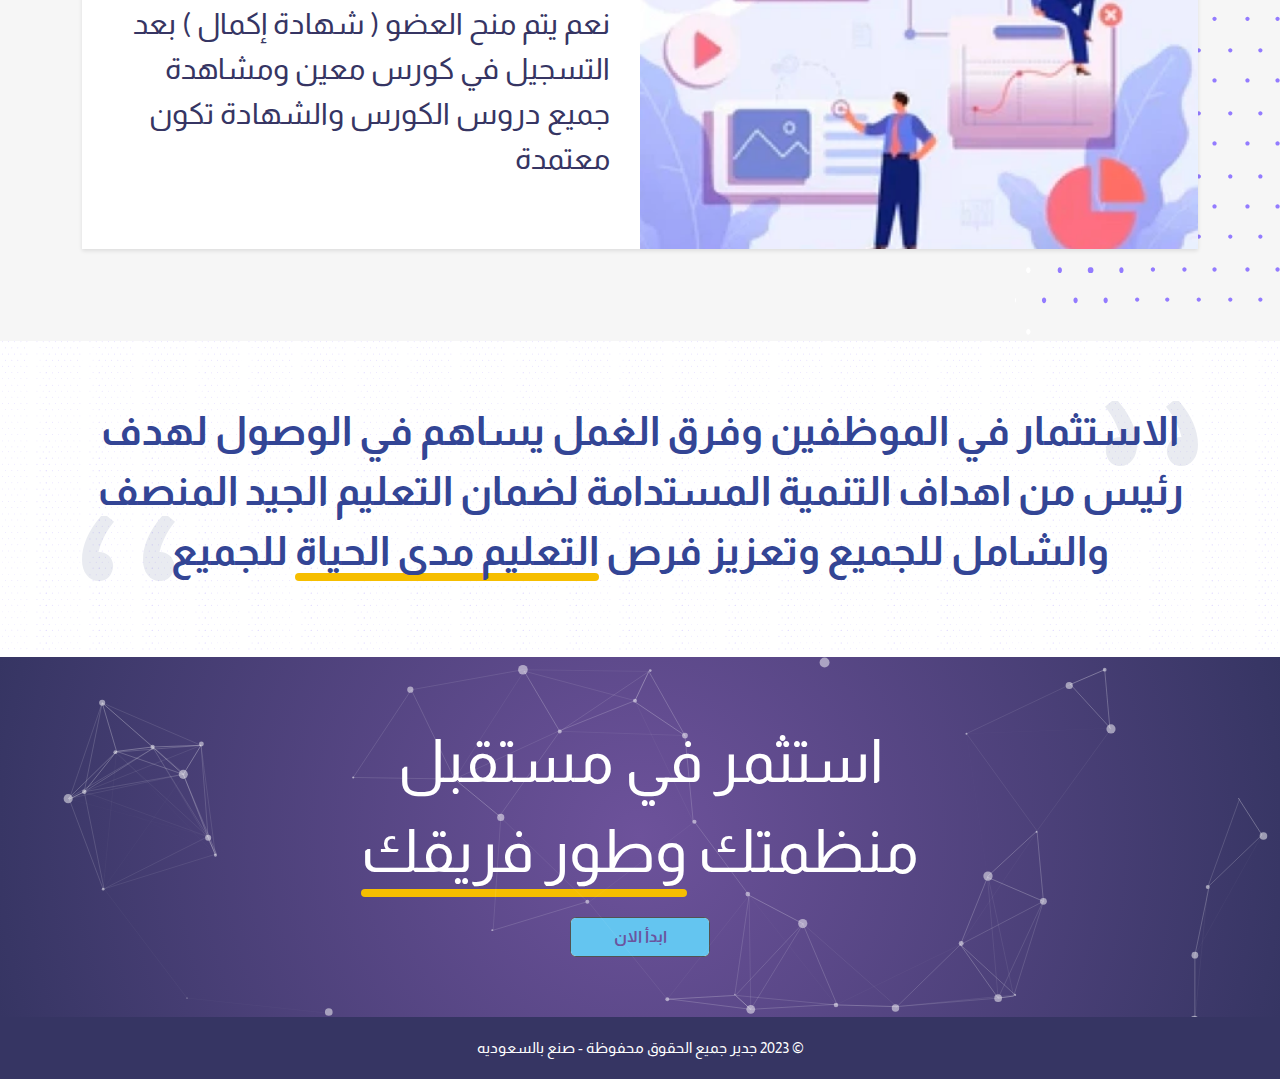
==== commit ef99dee7: "edit data" ====
--- a/index.html
+++ b/index.html
@@ -12,9 +12,6 @@
     <link rel="stylesheet" href="assets/css/lib/animate.css" />
     <link rel="stylesheet" href="assets/css/lib/bootstrap-rtl.min.css" />
     <link rel="stylesheet" href="assets/css/lib/swiper-bundle.min.css" />
-    <link rel="stylesheet" href="assets/css/lib/jquery-ui.min.css" />
-    <link rel="stylesheet" href="assets/css/lib/jquery.ui.slider-rtl.css" />
-    <link rel="stylesheet" href="assets/css/lib/price_range_style.css" />
     <link rel="stylesheet" href="assets/css/style.css" />
   </head>
   <body>
@@ -26,7 +23,7 @@
             <span class="line"></span>
             <span class="line"></span>
           </div>
-          
+
           <a href="#" class="brand-name">
             <img src="assets/images/logo.svg" loading="lazy" alt="">
           </a>
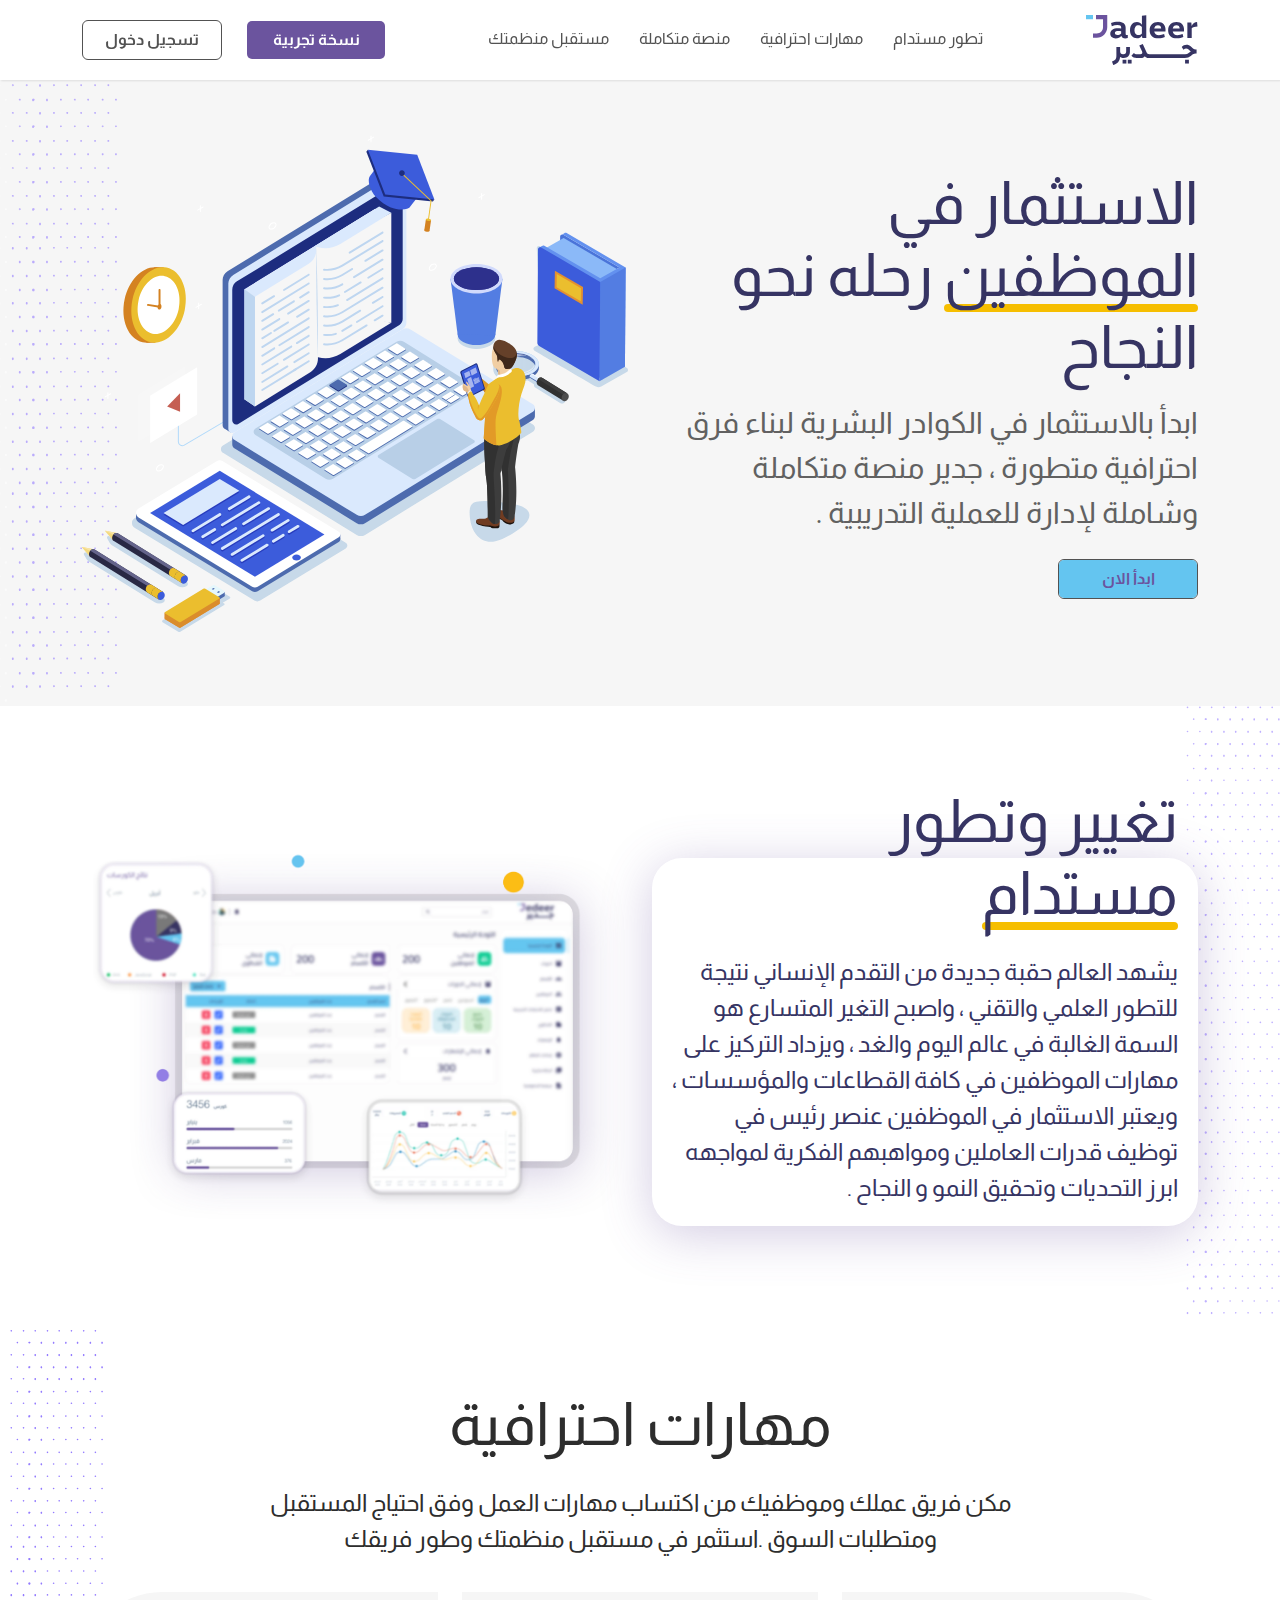
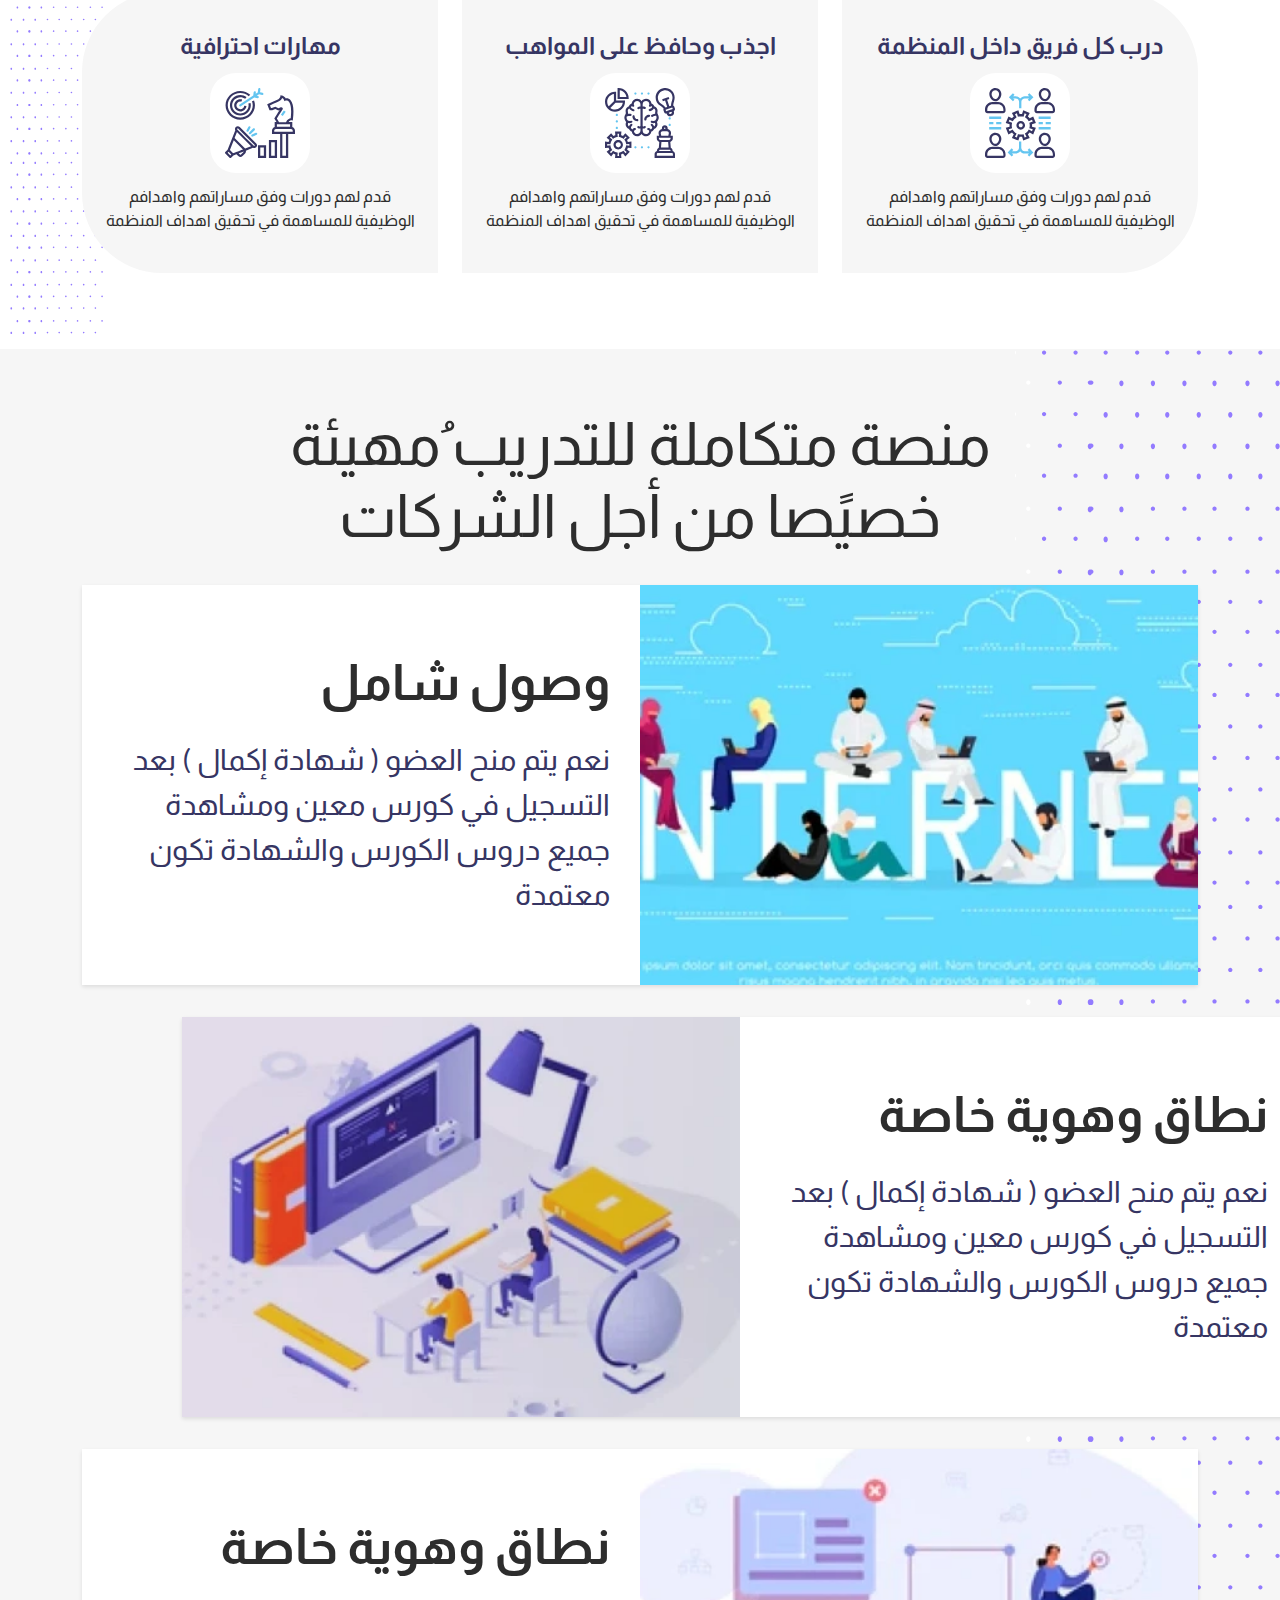
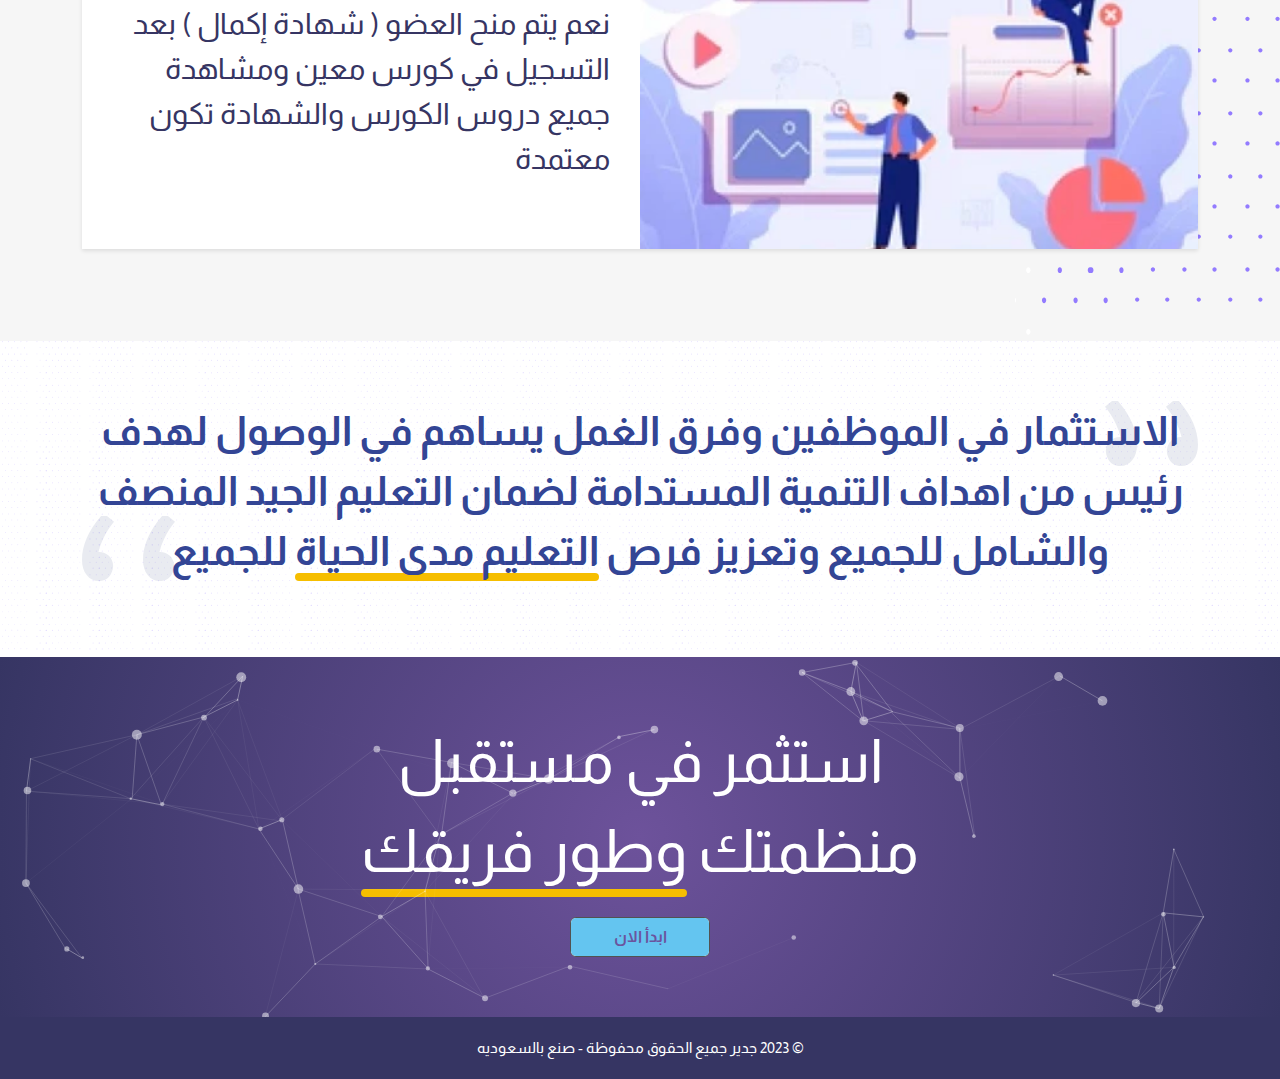
==== commit 53098982: "edit data" ====
--- a/index.html
+++ b/index.html
@@ -30,7 +30,7 @@
 
           <ul class="navbar-nav">
             <li class="nav-item">
-              <a href="#" class="nav-link">
+              <a href="contact.html" class="nav-link">
                 تطور مستدام
               </a>
             </li>
--- a/assets/css/style.css
+++ b/assets/css/style.css
@@ -1016,6 +1016,7 @@
   justify-content: center;
   border-radius: 6px;
   overflow: hidden;
+  outline: none;
 }
 .button-contain .custom-btn::after, .button-contain .custom-btn::before {
   content: "";
@@ -1056,7 +1057,7 @@
   color: var(--gray-color);
 }
 .button-contain .custom-btn.blue-btn {
-  border: 1px solid var(--gray-color);
+  border: 1px solid var(--gray-color) !important;
   background-color: var(--light-color);
 }
 .button-contain .custom-btn.blue-btn::after, .button-contain .custom-btn.blue-btn::before {
@@ -1067,7 +1068,7 @@
   color: var(--primary-color);
 }
 .button-contain .custom-btn.blue-btn:hover {
-  border-color: var(--gray-color);
+  border-color: var(--gray-color) !important;
   background-color: var(--light-color);
 }
 .button-contain .custom-btn.blue-btn:hover::after, .button-contain .custom-btn.blue-btn:hover::before {
@@ -1576,6 +1577,134 @@
   z-index: -1;
   -webkit-animation: translateY 3s linear infinite;
           animation: translateY 3s linear infinite;
+}
+
+.contact-us {
+  width: 100%;
+  padding: 104px 0px 60px;
+  background-color: var(--light-color);
+  position: relative;
+  z-index: 9;
+}
+.contact-us .contact-form {
+  width: 100%;
+  padding: 32px;
+  background-color: var(--light-color);
+  box-shadow: 0 0 6px 0 rgba(54, 52, 99, 0.1490196078);
+  border-radius: 6px;
+  margin-bottom: 30px;
+}
+.contact-us .contact-form .form-contain .form-group {
+  width: 100%;
+  margin-bottom: 16px;
+}
+.contact-us .contact-form .form-contain .form-group label {
+  font-size: 14px;
+  font-weight: 500;
+  color: #363563;
+  display: block;
+  margin-bottom: 8px;
+}
+.contact-us .contact-form .form-contain .form-group .form-control {
+  width: 100%;
+  height: 44px;
+  background-color: #f7f6fa;
+  border-radius: 4px;
+  padding: 0px 20px;
+  border: 1px solid rgba(54, 53, 99, 0);
+  transition: border 0.3s linear;
+  color: var(--primary-color);
+  font-size: 15px;
+  font-weight: 500;
+}
+.contact-us .contact-form .form-contain .form-group .form-control::-moz-placeholder {
+  color: rgba(54, 53, 99, 0.5);
+  font-size: 14px;
+  font-weight: 500;
+}
+.contact-us .contact-form .form-contain .form-group .form-control:-ms-input-placeholder {
+  color: rgba(54, 53, 99, 0.5);
+  font-size: 14px;
+  font-weight: 500;
+}
+.contact-us .contact-form .form-contain .form-group .form-control::placeholder {
+  color: rgba(54, 53, 99, 0.5);
+  font-size: 14px;
+  font-weight: 500;
+}
+.contact-us .contact-form .form-contain .form-group .form-control:hover {
+  border-color: rgba(54, 53, 99, 0.5);
+}
+.contact-us .contact-form .form-contain .button-contain {
+  width: 100%;
+  margin: 16px 0px 24px;
+}
+.contact-us .contact-form .form-contain .button-contain .custom-btn {
+  width: 100%;
+}
+.contact-us .contact-form .form-contain .data {
+  font-size: 14px;
+  font-weight: 500;
+  color: #616161;
+  margin: 0px;
+}
+.contact-us .contact-form .form-contain .data a {
+  color: var(--primary-color);
+  font-size: 14px;
+  font-weight: 700;
+  text-decoration: underline !important;
+}
+.contact-us .contact-form .image-content {
+  width: 100%;
+  height: 394px;
+}
+.contact-us .contact-form .image-content img {
+  width: 100%;
+  height: 100%;
+  -o-object-fit: contain;
+     object-fit: contain;
+}
+.contact-us .data {
+  width: 100%;
+}
+.contact-us .data h1 {
+  font-size: 24px;
+  font-weight: 700;
+  margin-bottom: 12px;
+  color: #6b549e;
+}
+.contact-us .data p {
+  color: #3f3e6a;
+  font-size: 18px;
+  font-weight: 500;
+  margin-bottom: 7px;
+}
+.contact-us .data .list {
+  margin-bottom: 12px;
+}
+.contact-us .data .list li {
+  -webkit-padding-start: 30px;
+          padding-inline-start: 30px;
+  position: relative;
+  z-index: 9;
+  color: #3f3e6a;
+  font-size: 16px;
+  font-weight: 500;
+  margin-bottom: 12px;
+}
+.contact-us .data .list li::after {
+  content: "";
+  position: absolute;
+  width: 24px;
+  height: 24px;
+  background: url("../images/check.svg") center/contain no-repeat;
+  top: calc(50% - 12px);
+  right: 0;
+  z-index: -1;
+}
+.contact-us .data .custom-btn {
+  -webkit-margin-start: 0px !important;
+          margin-inline-start: 0px !important;
 }
 
 footer {
